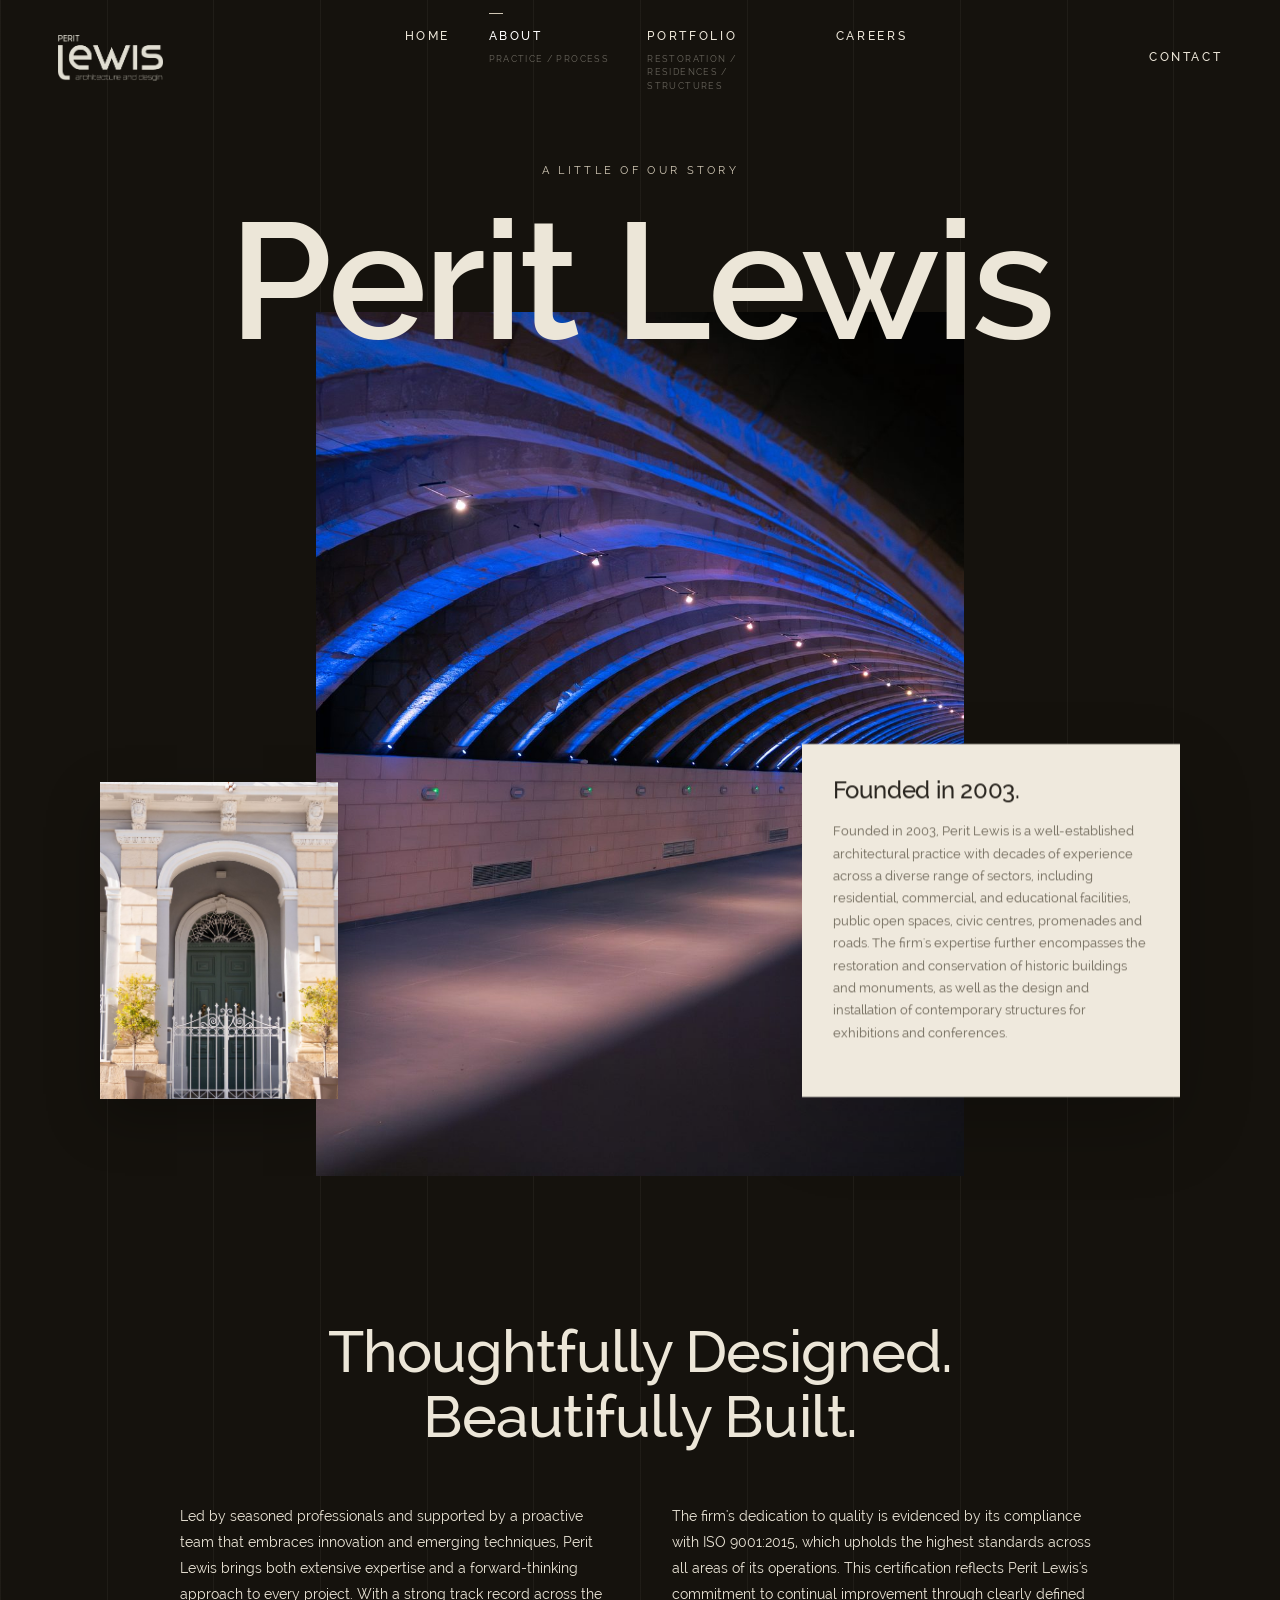
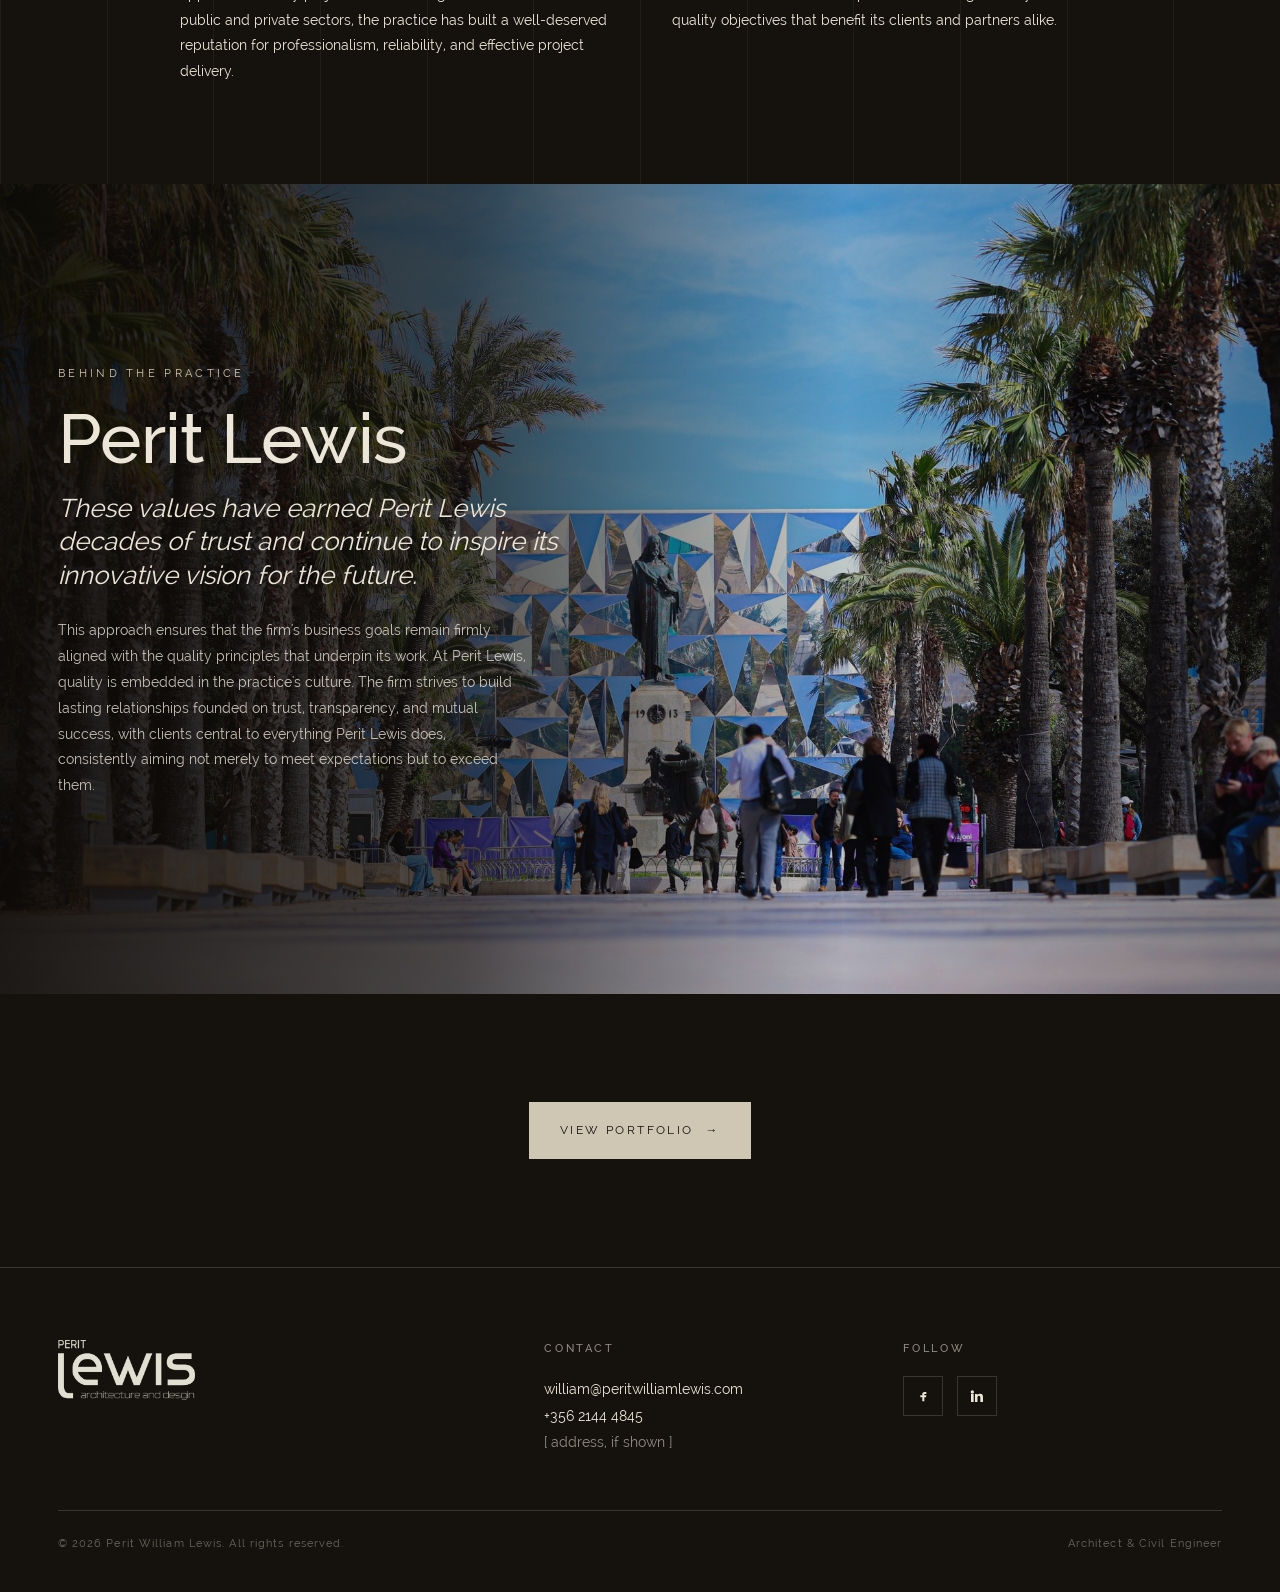
==== about.html @ 4ce5c97b "Careers: add intro copy" ====
<!DOCTYPE html>
<html lang="en">
<head>
<meta charset="utf-8">
<meta name="viewport" content="width=device-width,initial-scale=1">
<title>About — Perit Lewis</title>
<meta name="description" content="About Perit William Lewis, architect and civil engineer.">
<link rel="stylesheet" href="assets/style.css">
</head>
<body>

<header class="site-head">
  <a href="index.html" class="logo-link" aria-label="Perit Lewis"><img class="logo logo--light" src="assets/img/logo-light.png" alt="Perit Lewis — architect and civil engineer"><img class="logo logo--dark" src="assets/img/logo-dark.png" alt="Perit Lewis — architect and civil engineer"></a>
  <nav class="nav">
    <a href="index.html"><span class="n-main">Home</span></a>
    <a href="about.html" class="active"><span class="n-main">About</span><span class="n-sub">Practice / Process</span></a>
    <a href="portfolio.html"><span class="n-main">Portfolio</span><span class="n-sub">Restoration / Residences / Structures</span></a>
    <a href="careers.html"><span class="n-main">Careers</span></a>
  </nav>
  <div class="head-right">
    <a href="contact.html" class="contact label">Contact</a>
    <button class="menu-btn nav-toggle">Menu</button>
  </div>
</header>
<div class="drawer">
  <button class="close">Close ✕</button>
  <a href="index.html">home</a>
  <a href="about.html">about<span class="n-sub">Practice / Process</span></a>
  <a href="portfolio.html">portfolio<span class="n-sub">Restoration / Residences / Structures</span></a>
  <a href="careers.html">careers</a>
  <a href="contact.html">contact</a>
</div>

<!-- ABOUT HERO (masthead + collage) -->
<section class="na-hero gridlines">
  <div class="na-eyebrow reveal in">A little of our story</div>
  <h1 class="na-title reveal in">Perit Lewis</h1>
  <div class="na-collage">
    <img class="na-img-main" src="assets/img/restoration.jpg" alt="Perit Lewis" loading="lazy">
    <img class="na-img-small" src="assets/img/residences.jpg" alt="Perit Lewis project" loading="lazy">
    <div class="na-card">
      <h3>Founded in 2003.</h3>
      <p>Founded in 2003, Perit Lewis is a well-established architectural practice with decades of experience across a diverse range of sectors, including residential, commercial, and educational facilities, public open spaces, civic centres, promenades and roads. The firm's expertise further encompasses the restoration and conservation of historic buildings and monuments, as well as the design and installation of contemporary structures for exhibitions and conferences.</p>
    </div>
  </div>
</section>

<!-- STATEMENT + TWO COLUMNS -->
<section class="na-statement gridlines">
  <p class="na-big reveal">Thoughtfully Designed. Beautifully Built.</p>
  <div class="na-twocol reveal">
    <p>Led by seasoned professionals and supported by a proactive team that embraces innovation and emerging techniques, Perit Lewis brings both extensive expertise and a forward-thinking approach to every project. With a strong track record across the public and private sectors, the practice has built a well-deserved reputation for professionalism, reliability, and effective project delivery.</p>
    <p>The firm's dedication to quality is evidenced by its compliance with ISO 9001:2015, which upholds the highest standards across all areas of its operations. This certification reflects Perit Lewis's commitment to continual improvement through clearly defined quality objectives that benefit its clients and partners alike.</p>
  </div>
</section>

<!-- BEHIND THE PRACTICE — text over image -->
<section class="na-dark">
  <img class="na-bg" src="assets/img/about-practice.jpg" alt="Perit Lewis project" loading="lazy">
  <div class="na-dark-text">
    <div class="na-dark-inner">
      <div class="kicker reveal">Behind the Practice</div>
      <h2 class="reveal">Perit Lewis</h2>
      <p class="sub reveal">These values have earned Perit Lewis decades of trust and continue to inspire its innovative vision for the future.</p>
      <div class="body reveal">
        <p>This approach ensures that the firm's business goals remain firmly aligned with the quality principles that underpin its work. At Perit Lewis, quality is embedded in the practice's culture. The firm strives to build lasting relationships founded on trust, transparency, and mutual success, with clients central to everything Perit Lewis does, consistently aiming not merely to meet expectations but to exceed them.</p>
      </div>
    </div>
  </div>
</section>

<!-- VIEW PORTFOLIO CTA -->
<section class="dark pad" style="text-align:center">
  <a href="portfolio.html" class="btn btn--solid reveal" style="justify-content:center">View Portfolio <span class="arr">→</span></a>
</section>

<!-- FOOTER -->
<footer class="site-foot">
  <div class="foot-grid">
    <div class="foot-col"><a href="index.html" class="logo-link" aria-label="Perit Lewis"><img class="logo" src="assets/img/logo-light.png" alt="Perit Lewis — architect and civil engineer"></a></div>
    <div class="foot-col"><h4>Contact</h4><a href="mailto:william@peritwilliamlewis.com">william@peritwilliamlewis.com</a><a href="tel:+35621444845">+356 2144 4845</a><p style="color:var(--on-dark-mut)">[ address, if shown ]</p></div>
    <div class="foot-col"><h4>Follow</h4>
      <div class="socials">
        <a href="#" aria-label="Facebook"><svg viewBox="0 0 24 24"><path d="M14 9h3V6h-3c-1.7 0-3 1.3-3 3v2H8v3h3v6h3v-6h2.5l.5-3H14V9.5c0-.3.2-.5.5-.5z"/></svg></a>
        <a href="#" aria-label="LinkedIn"><svg viewBox="0 0 24 24"><path d="M4.98 3.5A2.5 2.5 0 1 0 5 8.5a2.5 2.5 0 0 0 0-5zM3 9h4v12H3zM9 9h3.8v1.7h.05c.53-1 1.83-2.05 3.77-2.05C20.4 8.65 21 11 21 14.1V21h-4v-6.1c0-1.45-.03-3.3-2-3.3s-2.3 1.57-2.3 3.2V21H9z"/></svg></a>
      </div>
    </div>
  </div>
  <div class="foot-bottom"><span>© <span id="yr"></span> Perit William Lewis. All rights reserved.</span><span>Architect &amp; Civil Engineer</span></div>
</footer>

<script src="assets/site.js"></script>
<script>document.getElementById('yr').textContent=new Date().getFullYear();</script>
</body>
</html>
---- assets/style.css ----
/* =================================================================
   PERIT LEWIS — Architect & Civil Engineer
   Shared stylesheet · luxury / cinematic direction
   Palette: dark + taupe blend · Type: Kallisto (with fallbacks)
   ================================================================= */

/* ---- Fonts ------------------------------------------------------
   Raleway (self-hosted, primary) + Cormorant Garamond (serif display)
----------------------------------------------------------------- */
@font-face{font-family:'Raleway';font-weight:200;font-style:normal;font-display:swap;src:url('fonts/raleway-200.woff2') format('woff2')}
@font-face{font-family:'Raleway';font-weight:300;font-style:normal;font-display:swap;src:url('fonts/raleway-300.woff2') format('woff2')}
@font-face{font-family:'Raleway';font-weight:400;font-style:normal;font-display:swap;src:url('fonts/raleway-400.woff2') format('woff2')}
@font-face{font-family:'Raleway';font-weight:500;font-style:normal;font-display:swap;src:url('fonts/raleway-500.woff2') format('woff2')}
@font-face{font-family:'Raleway';font-weight:600;font-style:normal;font-display:swap;src:url('fonts/raleway-600.woff2') format('woff2')}
@font-face{font-family:'Raleway';font-weight:700;font-style:normal;font-display:swap;src:url('fonts/raleway-700.woff2') format('woff2')}
@font-face{font-family:'Raleway';font-weight:800;font-style:normal;font-display:swap;src:url('fonts/raleway-800.woff2') format('woff2')}

:root{
  /* Dark cinematic */
  --ink:        #15120d;
  --ink-2:      #1d1812;
  --ink-3:      #272017;

  /* Warm taupe / stone (from the logo) */
  --stone:      #cfc6b4;
  --stone-2:    #bcb29c;
  --stone-deep: #8f8672;
  --paper:      #d9d2c3;   /* light content sections */
  --paper-2:    #cdc5b4;

  /* Text */
  --on-dark:    #ece6d8;
  --on-dark-mut:rgba(236,230,216,.58);
  --on-dark-fnt:rgba(236,230,216,.40);
  --on-paper:   #2a2620;
  --on-paper-mut:#6c6557;

  --line-dark:  rgba(236,230,216,.16);
  --line-paper: rgba(42,38,32,.18);

  --font: 'Raleway',-apple-system,Segoe UI,sans-serif;
  --serif: 'Raleway',-apple-system,Segoe UI,sans-serif;  /* display now Raleway too */
  /* note: former serif-italic display elements are set to normal style in CSS below */

  /* deep oxblood accent */
  --wine:   #5a201b;
  --wine-2: #471913;
  --on-wine:#f0e7d8;

  --maxw: 1480px;
  --gutter: clamp(22px,4.5vw,70px);
  --ease: cubic-bezier(.22,.61,.36,1);
}

*{box-sizing:border-box;margin:0;padding:0}
html{scroll-behavior:smooth}
body{
  font-family:var(--font);
  background:var(--ink);
  color:var(--on-dark);
  -webkit-font-smoothing:antialiased;
  line-height:1.6;
  overflow-x:hidden;
}
img{display:block;max-width:100%}
a{color:inherit;text-decoration:none}

/* ---------- Typographic helpers ---------- */
.label{
  font-size:11px;
  letter-spacing:.28em;
  text-transform:uppercase;
  font-weight:500;
}
.label--mut{color:var(--on-dark-mut)}
.serif-off{font-feature-settings:"ss01"}

h1,h2,h3{font-weight:600;line-height:1.04;letter-spacing:-.01em}
/* Raleway has no italic face loaded — keep display headings upright */
.stack-head,.na-big,.ed-head,.statement .q,.na-dark .sub,.na-card h3{font-style:normal}
.display{
  font-weight:300;
  letter-spacing:-.02em;
  line-height:1.0;
}

/* ===========================================================
   HEADER / NAV
   =========================================================== */
.site-head{
  position:fixed;inset:0 0 auto 0;z-index:50;
  display:flex;align-items:center;justify-content:space-between;
  padding:22px var(--gutter);
  mix-blend-mode:normal;
  transition:background .5s var(--ease),padding .5s var(--ease);
}
.site-head.solid{background:rgba(21,18,13,.82);backdrop-filter:blur(14px);padding-top:16px;padding-bottom:16px}

/* logo image */
.logo-link{display:inline-block;line-height:0}
.logo{height:46px;width:auto;display:block}
.logo--dark{display:none}
.site-foot .logo{height:60px}
@media(max-width:560px){.logo{height:40px}}

/* header over a light section: brown text + dark logo */
.site-head.on-light .n-main,
.site-head.on-light .head-right .contact,
.site-head.on-light .menu-btn{color:var(--on-paper)}
.site-head.on-light .n-sub{color:var(--on-paper-mut)}
.site-head.on-light .menu-btn{border-color:var(--line-paper)}
.site-head.on-light .menu-btn:hover{background:var(--on-paper);color:var(--paper)}
.site-head.on-light .nav a:hover .n-main,
.site-head.on-light .nav a.active .n-main{color:#000}
.site-head.on-light .nav a.active::after{background:var(--wine)}
.site-head.on-light .logo--light{display:none}
.site-head.on-light .logo--dark{display:block}

/* wordmark (recreated logo) */
.wordmark{line-height:.86;display:inline-block}
.wordmark .pre{
  display:block;font-size:10px;letter-spacing:.42em;font-weight:600;
  padding-left:.18em;color:var(--on-dark)
}
.wordmark .name{
  display:block;font-size:30px;font-weight:700;letter-spacing:-.03em;
  text-transform:lowercase;color:var(--on-dark)
}
.wordmark .sub{
  display:block;font-size:7.5px;letter-spacing:.30em;text-transform:lowercase;
  color:var(--on-dark-mut);padding-left:.2em;margin-top:2px
}

.nav{display:flex;gap:clamp(24px,3vw,52px);align-items:flex-start}
.nav a{position:relative}
.nav .n-main{font-size:12px;letter-spacing:.22em;text-transform:uppercase;font-weight:500}
.nav .n-sub{display:block;font-size:8.5px;letter-spacing:.16em;text-transform:uppercase;color:var(--on-dark-fnt);margin-top:5px;max-width:150px}
.nav a:hover .n-main{color:#fff}
.nav a.active .n-main{color:#fff}
.nav a.active::after{content:"";position:absolute;left:0;top:-9px;width:14px;height:1px;background:var(--stone)}

.head-right{display:flex;align-items:center;gap:22px}
.head-right .contact{font-size:12px;letter-spacing:.22em;text-transform:uppercase}
.menu-btn{
  border:1px solid var(--line-dark);background:transparent;color:var(--on-dark);
  font:inherit;font-size:11px;letter-spacing:.22em;text-transform:uppercase;
  padding:11px 18px;cursor:pointer;transition:.35s var(--ease)
}
.menu-btn:hover{background:var(--on-dark);color:var(--ink)}
.nav-toggle{display:none}

/* mobile drawer */
@media(max-width:1040px){
  .nav,.head-right .contact{display:none}
  .nav-toggle{display:inline-flex}
  .drawer{
    position:fixed;inset:0;z-index:60;background:var(--ink);
    transform:translateY(-100%);transition:transform .6s var(--ease);
    display:flex;flex-direction:column;justify-content:center;padding:var(--gutter);gap:8px
  }
  .drawer.open{transform:translateY(0)}
  .drawer a{font-size:34px;font-weight:300;letter-spacing:-.02em;text-transform:lowercase;padding:10px 0;border-bottom:1px solid var(--line-dark)}
  .drawer a .n-sub{font-size:10px;letter-spacing:.18em;text-transform:uppercase;color:var(--on-dark-mut);display:block;margin-top:4px}
  .drawer .close{position:absolute;top:24px;right:var(--gutter);background:none;border:none;color:var(--on-dark);font-size:13px;letter-spacing:.2em;text-transform:uppercase;cursor:pointer}
}
@media(min-width:1041px){.drawer{display:none}}

/* ===========================================================
   PLACEHOLDER IMAGERY
   Real photos are assigned by site.js (data-kw / category).
   The warm gradient below is the fallback if an image fails,
   and ::before lays a cinematic dark grade over every photo.
   Swap each .ph for a real <img> when your photos arrive.
   =========================================================== */
.ph{
  position:relative;overflow:hidden;
  background-color:var(--ink);
  background-size:cover;background-position:center;
  display:flex;align-items:center;justify-content:center;
}
.ph::before{               /* subtle neutral vignette for depth + legibility */
  content:"";position:absolute;inset:0;z-index:1;pointer-events:none;
  background:linear-gradient(160deg,rgba(21,18,13,0) 35%,rgba(21,18,13,.30) 100%);
}
.ph .mark{display:none}    /* diamond hidden once real imagery is in */

/* ===========================================================
   HERO (home + page heads)
   =========================================================== */
.hero{position:relative;height:100svh;min-height:620px;display:flex;flex-direction:column;justify-content:flex-end}
.hero .ph{position:absolute;inset:0}
.hero-media{position:absolute;inset:0;overflow:hidden;background:var(--ink)}
.hero-bg{position:absolute;inset:0;width:100%;height:100%;object-fit:cover;object-position:center}
.hero::after{content:"";position:absolute;inset:0;z-index:1;
  background:
    linear-gradient(to top,rgba(21,18,13,.88) 0%,rgba(40,32,23,.18) 45%,rgba(21,18,13,.5) 100%),
    linear-gradient(120deg,rgba(143,134,114,.20) 0%,rgba(143,134,114,0) 55%)}
.hero-inner{position:relative;z-index:2;padding:0 var(--gutter) clamp(34px,6vh,64px);display:grid;grid-template-columns:1fr auto;align-items:end;gap:30px}
.hero-counter{position:absolute;left:var(--gutter);bottom:46%;z-index:2;font-size:13px;letter-spacing:.2em}
.hero-counter b{font-weight:600}
.hero-counter span{color:var(--on-dark-mut)}
.hero h1{font-weight:300;font-size:clamp(34px,5.4vw,76px);letter-spacing:-.02em}
.hero h1 small{display:block;font-size:.42em;font-weight:300;color:var(--on-dark-mut);letter-spacing:0;margin-top:.4em}
.hero-desc{max-width:340px;font-size:13.5px;color:var(--on-dark-mut);line-height:1.7}
.view-project{font-size:13px;letter-spacing:.04em;border-bottom:1px solid var(--stone);padding-bottom:4px;white-space:nowrap;transition:.35s}
.view-project:hover{color:#fff;border-color:#fff}
.scroll-cue{position:absolute;right:var(--gutter);bottom:clamp(34px,6vh,64px);z-index:2;font-size:11px;letter-spacing:.24em;color:var(--on-dark-mut)}
.hero-dots{position:absolute;left:var(--gutter);bottom:clamp(34px,6vh,64px);z-index:2;display:flex;gap:7px}
.hero-dots i{width:18px;height:2px;background:rgba(255,255,255,.25)}
.hero-dots i.on{background:var(--stone)}

/* ===========================================================
   SECTIONS
   =========================================================== */
section{position:relative}
.wrap{max-width:var(--maxw);margin:0 auto;padding-left:var(--gutter);padding-right:var(--gutter)}
.pad{padding-top:clamp(80px,12vh,150px);padding-bottom:clamp(80px,12vh,150px)}
.paper{background:var(--paper);color:var(--on-paper)}
.paper .label--mut{color:var(--on-paper-mut)}
.paper .line{background:var(--line-paper)}
.dark{background:var(--ink)}

.eyebrow{display:flex;align-items:center;gap:14px;margin-bottom:30px}
.eyebrow .line{flex:1;height:1px;background:var(--line-dark)}
.paper .eyebrow .line{background:var(--line-paper)}

.lead{font-weight:300;font-size:clamp(24px,3.2vw,46px);line-height:1.18;letter-spacing:-.015em;max-width:18ch}
.two-col{display:grid;grid-template-columns:1fr 1fr;gap:clamp(30px,6vw,90px);align-items:start}
@media(max-width:820px){.two-col{grid-template-columns:1fr;gap:40px}}
.body p{font-size:15.5px;line-height:1.85;color:inherit;opacity:.85;margin-bottom:1.2em;max-width:60ch}
.placeholder-note{font-size:11px;letter-spacing:.04em;color:var(--on-paper-mut);font-style:italic;opacity:.8}
.dark .placeholder-note{color:var(--on-dark-fnt)}

/* featured projects strip */
.feat-grid{display:grid;grid-template-columns:repeat(12,1fr);gap:clamp(12px,1.6vw,22px)}
.feat{grid-column:span 6;cursor:pointer}
.feat:first-child{grid-column:span 6}
.feat .ph{aspect-ratio:4/3}
.feat-meta{display:flex;justify-content:space-between;align-items:baseline;margin-top:16px;gap:16px}
.feat-meta .ttl{font-size:18px;font-weight:500}
.feat-meta .loc{font-size:12px;color:var(--on-dark-mut);letter-spacing:.04em}
.feat .cat{font-size:10px;letter-spacing:.22em;text-transform:uppercase;color:var(--on-dark-fnt);margin-top:6px}
@media(max-width:720px){.feat{grid-column:span 12!important}}

/* portfolio editorial banner (home) */
.pf-stage{position:relative;overflow:hidden;min-height:68svh;display:flex;align-items:center;background:var(--ink)}
.pf-bg{position:absolute;inset:0;background-size:cover;background-position:center;opacity:0;
  transition:opacity .65s var(--ease);will-change:opacity}
.pf-bg.show{opacity:1}
.pf-overlay{position:absolute;inset:0;pointer-events:none;
  background:
    linear-gradient(to top,rgba(15,12,9,.88) 0%,rgba(15,12,9,.42) 55%,rgba(15,12,9,.58) 100%),
    linear-gradient(120deg,rgba(86,52,32,.30) 0%,rgba(15,12,9,0) 60%)}  /* warm tint */
.pf-content{position:relative;z-index:2;width:100%;max-width:var(--maxw);margin:0 auto;
  padding:0 var(--gutter);
  display:flex;justify-content:space-between;align-items:center;gap:clamp(30px,5vw,80px);flex-wrap:wrap}
.pf-pre{display:block;font-size:11px;letter-spacing:.30em;text-transform:uppercase;color:var(--on-dark-mut);margin-bottom:16px}
.pf-title{font-size:clamp(56px,9.5vw,150px);font-weight:700;letter-spacing:-.035em;line-height:.86}
.pf-list{list-style:none;min-width:min(420px,100%)}
.pf-list a{display:grid;grid-template-columns:2.6em auto;gap:0 22px;align-items:baseline;
  padding:5px 0;color:var(--on-dark);transition:opacity .3s var(--ease)}
.pf-list .n{font-size:13px;color:var(--on-dark-mut)}
.pf-list .nm{font-weight:600;font-size:clamp(16px,1.6vw,22px);letter-spacing:.02em;text-transform:uppercase}
.pf-list .ds{display:none}
.pf-list:hover a:not(:hover){opacity:.4}
.pf-list a:hover .nm{color:#fff}
@media(max-width:760px){
  .pf-content{flex-direction:column;align-items:flex-start}
}

/* CTAs */
.cta-row{display:flex;flex-wrap:wrap;gap:18px;margin-top:40px}
.btn{
  display:inline-flex;align-items:center;gap:12px;
  border:1px solid var(--line-dark);padding:18px 30px;
  font-size:12px;letter-spacing:.2em;text-transform:uppercase;
  transition:.4s var(--ease)
}
.btn .arr{transition:transform .4s var(--ease)}
.btn:hover{background:var(--on-dark);color:var(--ink);border-color:var(--on-dark)}
.btn:hover .arr{transform:translateX(6px)}
.btn--solid{background:var(--stone);color:var(--ink);border-color:var(--stone)}
.btn--solid:hover{background:#fff;border-color:#fff}
.paper .btn{border-color:var(--line-paper)}
.paper .btn:hover{background:var(--ink);color:var(--on-dark)}

/* tagline + enquiry form */
.cta-block{align-items:start}
.cta-title{font-weight:300;font-size:clamp(34px,5.6vw,82px);line-height:1.0;letter-spacing:-.02em;max-width:13ch}
.cta-intro{font-size:14px;color:var(--on-dark-mut);line-height:1.7;max-width:34ch;margin-bottom:40px}
.lead-form .field{margin-bottom:28px}
.lead-form label{display:block;font-size:11px;letter-spacing:.2em;text-transform:uppercase;color:var(--on-dark-mut);margin-bottom:10px}
.lead-form input,.lead-form textarea{width:100%;background:transparent;border:0;border-bottom:1px solid var(--line-dark);color:var(--on-dark);font:inherit;font-size:18px;font-weight:300;padding:4px 0 12px;outline:none;transition:border-color .3s var(--ease)}
.lead-form textarea{resize:vertical;min-height:70px;line-height:1.5}
.lead-form input::placeholder,.lead-form textarea::placeholder{color:var(--on-dark-fnt)}
.lead-form input:focus,.lead-form textarea:focus{border-color:var(--stone)}
.form-submit{margin:6px 0 0 auto;display:flex;align-items:center;gap:14px;background:none;border:0;color:var(--on-dark);font:inherit;font-size:12px;letter-spacing:.2em;text-transform:uppercase;cursor:pointer;transition:color .3s}
.form-submit .arr{font-size:26px;line-height:1;transition:transform .35s var(--ease)}
.form-submit:hover{color:#fff}
.form-submit:hover .arr{transform:translateX(8px)}

/* facebook feed placeholder */
.fb{display:grid;grid-template-columns:repeat(3,1fr);gap:clamp(12px,1.6vw,22px)}
@media(max-width:720px){.fb{grid-template-columns:1fr}}
.fb-card{border:1px solid var(--line-dark);padding:24px;min-height:230px;display:flex;flex-direction:column;justify-content:space-between;background:var(--ink-2)}
.fb-card .top{display:flex;align-items:center;gap:10px;font-size:11px;letter-spacing:.16em;text-transform:uppercase;color:var(--on-dark-mut)}
.fb-card .dot{width:26px;height:26px;border-radius:50%;background:var(--ink-3);display:grid;place-items:center;font-size:11px}
.fb-card p{font-size:13.5px;color:var(--on-dark-mut);line-height:1.6}
.fb-card .when{font-size:10px;letter-spacing:.18em;text-transform:uppercase;color:var(--on-dark-fnt)}

/* ===========================================================
   PORTFOLIO
   =========================================================== */
.filters{display:flex;flex-wrap:wrap;gap:10px;margin-top:34px}
.filter{
  background:transparent;border:1px solid var(--line-dark);color:var(--on-dark-mut);
  font:inherit;font-size:11px;letter-spacing:.18em;text-transform:uppercase;
  padding:11px 20px;cursor:pointer;transition:.3s var(--ease)
}
.filter:hover{color:#fff;border-color:var(--stone)}
.filter.active{background:var(--stone);color:var(--ink);border-color:var(--stone)}

.grid{display:grid;grid-template-columns:repeat(3,1fr);gap:clamp(14px,2vw,28px);margin-top:46px}
@media(max-width:980px){.grid{grid-template-columns:repeat(2,1fr)}}
@media(max-width:600px){.grid{grid-template-columns:1fr}}
.card{cursor:pointer;opacity:1;transition:opacity .5s var(--ease),transform .5s var(--ease)}
.card.hide{display:none}
.card .ph{aspect-ratio:3/4;transition:transform .9s var(--ease)}
.card:hover .ph{transform:scale(1.03)}
.card .frame{overflow:hidden}
.card .meta{margin-top:16px}
.card .cat{font-size:10px;letter-spacing:.22em;text-transform:uppercase;color:var(--stone-deep)}
.card .ttl{font-size:19px;font-weight:500;margin-top:8px}
.card .sub{font-size:12.5px;color:var(--on-dark-mut);margin-top:5px;letter-spacing:.03em}

/* ===========================================================
   PORTFOLIO — light, gridded (editorial)
   =========================================================== */
.pf2{background:#eceae6;color:#17140f;position:relative;overflow:hidden}
.pf2::before{content:"";position:absolute;inset:0;z-index:0;pointer-events:none;
  background-image:repeating-linear-gradient(90deg,rgba(23,20,15,.06) 0 1px,transparent 1px calc(100%/12))}
.pf2 .wrap{position:relative;z-index:1}

.pf2-hero{display:grid;grid-template-columns:1.32fr .68fr;gap:clamp(30px,5vw,70px);align-items:end;
  padding:calc(var(--gutter) + 116px) 0 clamp(20px,4vh,40px)}
.pf2-title{font-weight:800;font-size:clamp(64px,13vw,210px);line-height:.82;letter-spacing:-.045em}
.pf2-title sup{font-size:.16em;font-weight:400;vertical-align:super;margin-left:.08em}
.pf2-intro-row{margin-top:clamp(28px,5vh,56px);max-width:680px}
.pf2-tag{font-family:ui-monospace,Menlo,Consolas,monospace;font-size:12px;letter-spacing:.12em;white-space:nowrap;padding-top:3px}
.pf2-lead{font-size:clamp(15px,1.25vw,18px);line-height:1.6}
.pf2-hero-right{position:relative}
.pf2-count{font-size:clamp(22px,2.4vw,34px);font-weight:600;margin-bottom:16px}
.pf2-hero-img{width:100%;aspect-ratio:3/4;object-fit:cover;display:block}
.pf2-scroll{font-size:13px;letter-spacing:.02em;padding-bottom:26px}
@media(max-width:820px){.pf2-hero{grid-template-columns:1fr;align-items:start;gap:34px}.pf2-intro-row{grid-template-columns:1fr;gap:12px}}

.pf2-filters{display:flex;flex-wrap:wrap;gap:9px;position:relative;z-index:1;padding-top:6px}
.pf2-filters .filter{border:1px solid rgba(23,20,15,.22);color:rgba(23,20,15,.6);background:transparent}
.pf2-filters .filter:hover{color:#000;border-color:#000}
.pf2-filters .filter.active{background:#17140f;color:#eceae6;border-color:#17140f}

.pf2-grid{columns:2;column-gap:clamp(24px,5vw,80px);position:relative;z-index:1;
  padding:clamp(40px,7vh,80px) 0 clamp(80px,12vh,140px)}
@media(max-width:680px){.pf2-grid{columns:1}}
.pf2-card{display:block;break-inside:avoid;margin-bottom:clamp(46px,8vh,86px);text-decoration:none;color:inherit}
.pf2-card.hide{display:none}
/* asymmetry: varied widths + alignment + vertical offsets */
.pf2-card:nth-child(5n+1){width:100%}
.pf2-card:nth-child(5n+2){width:74%;margin-left:auto}
.pf2-card:nth-child(5n+3){width:90%}
.pf2-card:nth-child(5n+4){width:66%}
.pf2-card:nth-child(5n+5){width:84%;margin-left:auto}
.pf2-card:nth-child(4n+1){margin-top:0}
.pf2-card:nth-child(4n+2){margin-top:clamp(40px,7vh,100px)}
.pf2-card:nth-child(4n+3){margin-top:clamp(16px,3vh,44px)}
.pf2-card:nth-child(4n+4){margin-top:clamp(64px,11vh,150px)}
@media(max-width:680px){.pf2-card{width:100%!important;margin-left:0!important;margin-top:0!important}}
.pf2-frame{position:relative;overflow:hidden;background:#dcd9d3}
.pf2-frame img{width:100%;height:100%;display:block;object-fit:cover;transition:transform 1s var(--ease)}
.pf2-card:hover .pf2-frame img{transform:scale(1.04)}
.pf2-card.s-tall .pf2-frame{aspect-ratio:3/4}
.pf2-card.s-wide .pf2-frame{aspect-ratio:4/3}
.pf2-card.s-sq .pf2-frame{aspect-ratio:1/1}
.pf2-view{position:absolute;top:14px;right:14px;background:rgba(236,234,230,.88);backdrop-filter:blur(4px);
  font-size:11px;letter-spacing:.2em;text-transform:uppercase;padding:9px 16px;opacity:0;transform:translateY(-6px);transition:.4s var(--ease)}
.pf2-card:hover .pf2-view{opacity:1;transform:none}
.pf2-meta{display:flex;justify-content:space-between;align-items:baseline;gap:14px;margin-top:15px}
.pf2-name{font-size:clamp(15px,1.3vw,19px);letter-spacing:.04em;text-transform:uppercase;font-weight:600;line-height:1.15}
.pf2-cat{display:block;font-size:10px;letter-spacing:.22em;text-transform:uppercase;color:rgba(23,20,15,.5);margin-top:5px}
.pf2-year{font-size:13px;letter-spacing:.05em;color:rgba(23,20,15,.55);white-space:nowrap}

/* light header bar (when scrolled on a light page) */
.site-head.solid.on-light{background:rgba(236,234,230,.9)}

/* ===========================================================
   CAREERS — light, alternating job rows (FRAMA-style)
   =========================================================== */
.careers{background:#eceae6;color:#17140f;position:relative;overflow:hidden}
.careers::before{content:"";position:absolute;inset:0;z-index:0;pointer-events:none;
  background-image:repeating-linear-gradient(90deg,rgba(23,20,15,.06) 0 1px,transparent 1px calc(100%/12))}
.careers .wrap{position:relative;z-index:1}
.btn-ink{background:#17140f;color:#eceae6;border-color:#17140f}
.btn-ink:hover{background:transparent;color:#17140f;border-color:#17140f}

.jobs{padding-bottom:clamp(70px,11vh,140px)}
.job{display:grid;grid-template-columns:minmax(200px,32%) 1fr minmax(190px,24%);
  gap:clamp(24px,4vw,56px);align-items:center;
  border-top:1px solid rgba(23,20,15,.16);padding:clamp(34px,5.5vh,68px) 0}
.job:last-child{border-bottom:1px solid rgba(23,20,15,.16)}
.job-frame{overflow:hidden;background:#dcd9d3}
.job-frame img{width:100%;aspect-ratio:4/3;object-fit:cover;display:block;transition:transform 1s var(--ease)}
.job:hover .job-frame img{transform:scale(1.05)}
.job-title{font-size:clamp(34px,5.4vw,86px);font-weight:700;line-height:.9;letter-spacing:-.03em}
.job-meta{margin-top:16px;font-size:11px;letter-spacing:.2em;text-transform:uppercase;color:rgba(23,20,15,.55)}
.job-desc{font-size:12.5px;line-height:1.78;color:rgba(23,20,15,.72)}
.job-apply{display:inline-block;margin-top:18px;font-size:11px;letter-spacing:.2em;text-transform:uppercase;
  border-bottom:1px solid #17140f;padding-bottom:3px;transition:.3s}
.job-apply:hover{opacity:.6}
/* alternate: image on the right */
.job:nth-child(even){grid-template-columns:minmax(190px,24%) 1fr minmax(200px,32%)}
.job:nth-child(even) .job-frame{order:3}
.job:nth-child(even) .job-main{order:2}
.job:nth-child(even) .job-side{order:1}
@media(max-width:820px){
  .job,.job:nth-child(even){grid-template-columns:1fr;gap:18px}
  .job-frame,.job-main,.job-side{order:0!important}
  .job-frame img{aspect-ratio:16/10}
}

/* ===========================================================
   ABOUT (editorial)
   =========================================================== */
.about-hero{display:grid;grid-template-columns:1.05fr .95fr;gap:clamp(30px,5vw,80px);align-items:center}
@media(max-width:880px){.about-hero{grid-template-columns:1fr;gap:36px}}
.about-display{line-height:.88;margin-top:18px}
.about-display .big{display:block;font-size:clamp(72px,13vw,200px);font-weight:700;letter-spacing:-.045em}
.about-display .sub{display:block;font-size:clamp(30px,5.2vw,76px);font-weight:300;letter-spacing:-.02em;margin-top:.06em}
.about-hero .ph{aspect-ratio:4/5;width:100%}
.about-lead{font-size:clamp(18px,1.7vw,23px);line-height:1.7;font-weight:300;max-width:60ch;color:var(--on-dark)}
.about-body{columns:2;column-gap:clamp(30px,5vw,72px)}
.about-body p{font-size:15px;line-height:1.85;color:var(--on-dark);opacity:.82;margin-bottom:1.2em;break-inside:avoid}
@media(max-width:760px){.about-body{columns:1}}

/* stat circles */
.stats{display:grid;grid-template-columns:repeat(4,1fr);gap:clamp(16px,2.5vw,40px);max-width:980px;margin:0 auto}
@media(max-width:680px){.stats{grid-template-columns:repeat(2,1fr);gap:24px}}
.stat{aspect-ratio:1;border-radius:50%;border:1px solid var(--line-dark);display:flex;flex-direction:column;align-items:center;justify-content:center;text-align:center;padding:18px;transition:border-color .4s var(--ease)}
.stat:hover{border-color:var(--stone)}
.stat .num{font-size:clamp(22px,2.6vw,40px);font-weight:300;letter-spacing:-.01em;line-height:1}
.stat .lab{font-size:9.5px;letter-spacing:.2em;text-transform:uppercase;color:var(--on-dark-mut);margin-top:12px;line-height:1.5;max-width:14ch}

/* stacked headline + offset note (reference layout) */
.about-hero{align-items:end}
.stack-head{font-family:var(--serif);font-style:italic;font-weight:500;font-size:clamp(56px,9.5vw,150px);line-height:.86;letter-spacing:-.02em;margin-top:18px}
.stack-head span{display:block}

/* about copy as divided rows (each paragraph = a section) */
.about-rows{border-bottom:1px solid var(--line-dark)}
.about-row{border-top:1px solid var(--line-dark);display:grid;grid-template-columns:72px 1fr;gap:clamp(20px,4vw,64px);
  padding:clamp(28px,4.5vh,52px) 0;align-items:start;transition:padding .3s var(--ease)}
.about-row:hover{padding-left:6px}
.about-row .ar-num{font-size:12px;letter-spacing:.22em;color:var(--stone-deep);padding-top:5px}
.about-row .ar-text{font-size:clamp(15px,1.25vw,17px);line-height:1.8;color:var(--on-dark);opacity:.88;max-width:74ch}
@media(max-width:640px){.about-row{grid-template-columns:1fr;gap:10px}}

/* oxblood statement band */
.statement{background:var(--wine);color:var(--on-wine);text-align:center;
  padding:clamp(70px,13vh,160px) var(--gutter)}
.statement .q{font-family:var(--serif);font-style:italic;font-weight:500;
  font-size:clamp(28px,4.3vw,66px);line-height:1.16;letter-spacing:-.01em;
  max-width:20ch;margin:0 auto}

/* editorial block: big image + serif heading + columns + offset image */
.editorial{display:grid;grid-template-columns:1fr 1fr;gap:clamp(28px,5vw,76px);align-items:start}
@media(max-width:880px){.editorial{grid-template-columns:1fr;gap:36px}}
.ed-img-main{width:100%;aspect-ratio:3/4;object-fit:cover;background:var(--ink-2)}
.ed-head{font-family:var(--serif);font-style:italic;font-weight:500;
  font-size:clamp(34px,4.6vw,70px);line-height:1.04;letter-spacing:-.01em;margin-bottom:28px}
.ed-cols{columns:2;column-gap:clamp(24px,3vw,40px)}
.ed-cols p{font-size:13.5px;line-height:1.85;color:var(--on-dark);opacity:.82;margin-bottom:1em;break-inside:avoid}
@media(max-width:520px){.ed-cols{columns:1}}
.ed-img-2{width:66%;margin:clamp(26px,4vh,44px) 0 0 auto;aspect-ratio:4/3;object-fit:cover;display:block;background:var(--ink-2)}

/* faint vertical column rules (echoes the portfolio grid) */
.gridlines{position:relative}
.gridlines::before{content:"";position:absolute;inset:0;z-index:0;pointer-events:none;
  background-image:repeating-linear-gradient(90deg,rgba(236,230,216,.05) 0 1px,transparent 1px calc(100%/12))}
.gridlines > *{position:relative;z-index:1}

/* === ABOUT — editorial (Nora layout, brand colours) === */
.na-hero{background:var(--ink);color:var(--on-dark);text-align:center;
  padding:calc(var(--gutter) + 104px) var(--gutter) clamp(60px,9vh,120px)}
.na-title{position:relative;z-index:3;color:var(--on-dark);font-family:var(--serif);font-weight:600;font-size:clamp(68px,13vw,188px);line-height:.9;letter-spacing:-.02em}
.na-eyebrow{font-size:11px;letter-spacing:.3em;text-transform:uppercase;color:var(--stone);margin-bottom:clamp(16px,3vh,30px)}
/* collage rises so the image overlaps just the base of the title */
.na-collage{position:relative;z-index:1;max-width:1080px;margin:clamp(-58px,-3.4vw,-26px) auto 0}
@media(max-width:820px){.na-collage{margin-top:clamp(-44px,-7vw,-20px)}}
.na-img-main{display:block;width:60%;margin:0 auto;aspect-ratio:3/4;object-fit:cover}
.na-img-small{position:absolute;left:0;bottom:9%;width:22%;aspect-ratio:3/4;object-fit:cover;box-shadow:0 20px 50px rgba(0,0,0,.28)}
.na-card{position:absolute;right:0;top:50%;transform:translateY(-44%);width:35%;
  background:#efe9dd;color:var(--on-paper);padding:clamp(24px,2.4vw,40px);text-align:left;
  box-shadow:0 30px 70px rgba(0,0,0,.20)}
.na-card h3{font-family:var(--serif);font-weight:500;font-size:clamp(21px,1.9vw,30px);line-height:1.22;margin-bottom:16px}
.na-card p{font-size:13px;line-height:1.72;color:var(--on-paper-mut);margin-bottom:22px}
.na-card .btn{border-color:rgba(42,38,32,.3);color:var(--on-paper);padding:14px 22px;font-size:11px}
.na-card .btn:hover{background:var(--ink);color:var(--on-dark);border-color:var(--ink)}
@media(max-width:820px){
  .na-hero{padding-bottom:clamp(26px,4vh,44px)}
  .na-collage{max-width:none;margin-left:0;margin-right:0;margin-top:clamp(-44px,-7vw,-20px)}
  /* hero image full-bleed to the viewport edges */
  .na-img-main{width:100vw;margin-left:50%;transform:translateX(-50%)}
  .na-img-small{display:none}   /* hide secondary collage image on mobile */
  .na-card{position:static;width:100%;transform:none;margin-top:0}
  .na-statement{padding-top:clamp(26px,4vh,42px)}
}

/* centered statement + two columns */
.na-statement{background:var(--ink);color:var(--on-dark);
  padding:clamp(40px,7vh,90px) var(--gutter) clamp(70px,11vh,150px)}
.na-big{font-family:var(--serif);font-weight:500;font-size:clamp(30px,4.6vw,70px);line-height:1.1;
  letter-spacing:-.015em;text-align:center;max-width:22ch;margin:0 auto clamp(40px,6vh,72px)}
.na-twocol{max-width:920px;margin:0 auto;display:grid;grid-template-columns:1fr 1fr;gap:clamp(28px,5vw,70px)}
.na-twocol p{font-size:14px;line-height:1.85;color:var(--on-dark);opacity:.82}
@media(max-width:680px){.na-twocol{grid-template-columns:1fr;gap:18px}}

/* dark "behind the practice" — text tastefully over image */
.na-dark{position:relative;overflow:hidden;min-height:90svh;display:flex;align-items:center;background:var(--ink)}
.na-dark .na-bg{position:absolute;inset:0;width:100%;height:100%;object-fit:cover}
.na-dark::after{content:"";position:absolute;inset:0;
  background:linear-gradient(90deg,rgba(13,10,7,.92) 0%,rgba(13,10,7,.7) 36%,rgba(13,10,7,.2) 66%,rgba(13,10,7,.4) 100%)}
.na-dark-text{position:relative;z-index:2;width:100%;max-width:var(--maxw);margin:0 auto;padding:0 var(--gutter)}
.na-dark-inner{max-width:560px}
.na-dark .kicker{font-size:11px;letter-spacing:.3em;text-transform:uppercase;color:var(--stone);margin-bottom:22px}
.na-dark h2{font-family:var(--serif);font-weight:500;font-size:clamp(40px,5.5vw,84px);line-height:.96;margin-bottom:20px}
.na-dark .sub{font-family:var(--serif);font-style:italic;font-size:clamp(19px,2vw,30px);line-height:1.3;
  color:var(--on-dark);margin-bottom:26px;max-width:34ch}
.na-dark .body p{font-size:14px;line-height:1.85;color:var(--on-dark);opacity:.82;margin-bottom:1em;max-width:52ch}
@media(max-width:820px){
  .na-dark{min-height:auto;padding:clamp(70px,12vh,120px) 0}
  .na-dark::after{background:linear-gradient(90deg,rgba(13,10,7,.9),rgba(13,10,7,.6))}
}

/* === ABOUT — Rootsy-style split hero === */
.ab-hero{position:relative;display:grid;grid-template-columns:1.32fr 1fr;min-height:94svh}
.ab-cell{position:relative;overflow:hidden}
.ab-cell .bg{position:absolute;inset:0;width:100%;height:100%;object-fit:cover}
.ab-left::after{content:"";position:absolute;inset:0;background:linear-gradient(90deg,rgba(13,10,7,.55),rgba(13,10,7,.25) 60%,rgba(13,10,7,.5))}
.ab-right::after{content:"";position:absolute;inset:0;background:linear-gradient(180deg,rgba(20,24,16,.55),rgba(13,12,8,.62))}
/* big italic wordmark overlapping the seam */
.ab-mark{position:absolute;z-index:5;left:var(--gutter);top:50%;transform:translateY(-50%);white-space:nowrap;color:var(--on-wine)}
.ab-mark .big{display:block;font-family:var(--serif);font-style:italic;font-weight:500;font-size:clamp(64px,12vw,210px);line-height:.86}
.ab-mark .sub{display:block;font-family:var(--serif);font-style:italic;font-size:clamp(15px,1.7vw,27px);text-align:right;opacity:.9;margin-top:-.15em;padding-right:.4em}
/* right panel content */
.ab-right-inner{position:relative;z-index:3;height:100%;display:flex;flex-direction:column;justify-content:center;align-items:center;text-align:center;gap:clamp(20px,3vh,34px);padding:clamp(40px,7vh,90px) clamp(24px,4vw,56px)}
.ab-phrase{font-family:var(--serif);font-style:italic;color:var(--on-wine);font-size:clamp(22px,2.5vw,42px);line-height:1.1}
.ab-box{border:1px solid rgba(240,231,216,.38);background:rgba(15,14,9,.28);backdrop-filter:blur(3px);padding:22px 34px;display:flex;flex-direction:column;gap:11px;min-width:180px}
.ab-box a{font-size:12px;letter-spacing:.2em;text-transform:uppercase;color:var(--on-wine);transition:.3s}
.ab-box a:hover{color:#fff}
.btn-cream{border-color:rgba(240,231,216,.55);color:var(--on-wine)}
.btn-cream:hover{background:var(--on-wine);color:var(--wine);border-color:var(--on-wine)}
@media(max-width:820px){
  .ab-hero{grid-template-columns:1fr;min-height:auto}
  .ab-left{min-height:62svh}
  .ab-mark{left:50%;transform:translate(-50%,-50%);text-align:center}
  .ab-mark .sub{text-align:center}
  .ab-right{min-height:78svh}
}
.about-aside{align-self:end;padding-bottom:10px}
.about-aside-lead{font-size:clamp(16px,1.5vw,21px);letter-spacing:.01em;color:var(--on-dark-mut);line-height:1.6;margin-bottom:20px;max-width:30ch}
.about-aside-link{display:inline-block;font-size:12px;letter-spacing:.18em;text-transform:uppercase;border-bottom:1px solid var(--stone);padding-bottom:4px;transition:.3s}
.about-aside-link:hover{color:#fff;border-color:#fff}

/* image gallery */
.gallery-head{display:flex;justify-content:space-between;align-items:flex-end;gap:20px;flex-wrap:wrap;margin-bottom:clamp(24px,4vh,40px)}
.gallery-wrap{display:grid;grid-template-columns:auto 1fr;gap:clamp(14px,2.5vw,36px)}
.g-rot{writing-mode:vertical-rl;transform:rotate(180deg);text-transform:uppercase;letter-spacing:.3em;font-size:11px;color:var(--on-dark-mut);white-space:nowrap;align-self:start}
.gallery{display:grid;grid-template-columns:repeat(3,1fr);gap:clamp(10px,1.4vw,18px)}
.g-item{overflow:hidden;aspect-ratio:3/4;position:relative;background:var(--ink-2)}
.g-item img{width:100%;height:100%;object-fit:cover;transition:transform .9s var(--ease)}
.g-item:hover img{transform:scale(1.05)}
@media(max-width:760px){
  .gallery{grid-template-columns:repeat(2,1fr)}
  .gallery-wrap{grid-template-columns:1fr}
  .g-rot{display:none}
}

/* ===========================================================
   CAREERS
   =========================================================== */
.vacancy{border-top:1px solid var(--line-paper);padding:34px 0;display:grid;grid-template-columns:1fr auto;gap:20px;align-items:center;transition:.3s}
.vacancy:hover{padding-left:8px}
.vacancy .v-ttl{font-size:clamp(22px,3vw,34px);font-weight:300;letter-spacing:-.01em}
.vacancy .v-meta{font-size:12px;letter-spacing:.16em;text-transform:uppercase;color:var(--on-paper-mut);margin-top:8px}
.vacancy .v-arrow{font-size:22px}
.vac-empty{border-top:1px solid var(--line-paper);padding:40px 0;color:var(--on-paper-mut);font-size:15px}

/* ===========================================================
   PROJECT DETAIL (light, DORTH-style)
   =========================================================== */
.pp{background:#eceae6;color:#17140f;position:relative}
.pp .wrap{position:relative;z-index:1}
.pp-back{display:inline-block;padding:calc(var(--gutter) + 96px) 0 0;font-size:11px;letter-spacing:.2em;text-transform:uppercase;color:rgba(23,20,15,.6)}
.pp-back:hover{color:#000}

.pp-hero{position:relative;overflow:hidden;margin-top:22px}
.pp-hero img{width:100%;aspect-ratio:21/9;object-fit:cover;display:block}
.pp-hero .vname{position:absolute;right:18px;top:50%;transform:translateY(-50%) rotate(180deg);
  writing-mode:vertical-rl;text-transform:uppercase;letter-spacing:.22em;font-weight:700;
  font-size:clamp(20px,2.6vw,46px);color:#fff;text-shadow:0 2px 14px rgba(0,0,0,.45)}
.pp-hero .vurl{position:absolute;left:16px;top:50%;transform:translateY(-50%) rotate(180deg);
  writing-mode:vertical-rl;text-transform:uppercase;letter-spacing:.28em;font-size:10px;color:rgba(255,255,255,.7)}
@media(max-width:680px){.pp-hero img{aspect-ratio:4/3}.pp-hero .vname{font-size:22px}}

.pp-head{display:grid;grid-template-columns:1fr 1fr;gap:clamp(30px,5vw,80px);align-items:end;
  padding:clamp(40px,7vh,90px) 0}
@media(max-width:760px){.pp-head{grid-template-columns:1fr;gap:30px;align-items:start}}
.pp-title{font-size:clamp(42px,7vw,112px);font-weight:700;line-height:.88;letter-spacing:-.03em;text-transform:uppercase}
.pp-narr{font-size:13.5px;line-height:1.85;color:rgba(23,20,15,.72);max-width:48ch}
.pp-specs{display:grid;grid-template-columns:repeat(2,minmax(0,auto));gap:18px 48px;margin-top:30px}
.pp-spec .k{font-size:10px;letter-spacing:.2em;text-transform:uppercase;color:rgba(23,20,15,.5)}
.pp-spec .v{font-size:15px;margin-top:5px}
.pp-explore{display:inline-flex;align-items:center;gap:12px;margin-top:28px;font-size:12px;letter-spacing:.2em;text-transform:uppercase;border-bottom:1px solid #17140f;padding-bottom:4px}
.pp-explore:hover{opacity:.6}

.pp-narrative{padding:clamp(6px,2vh,20px) 0 clamp(30px,5vh,60px);max-width:74ch}
.pp-narrative p{font-size:clamp(14px,1.15vw,17px);line-height:1.9;color:rgba(23,20,15,.82);margin-bottom:1.15em}
.pp-feature{display:grid;grid-template-columns:1fr 1fr;gap:clamp(30px,5vw,80px);align-items:center;
  padding:clamp(46px,7vh,100px) 0;border-top:1px solid rgba(23,20,15,.16)}
@media(max-width:760px){.pp-feature{grid-template-columns:1fr;gap:30px}}
.pp-feat-frame{background:#17140f;padding:clamp(24px,4vw,64px)}
.pp-feat-frame img{width:100%;aspect-ratio:1/1;object-fit:cover;display:block}
.pp-feat-h{font-size:clamp(32px,4.6vw,68px);font-weight:700;text-transform:uppercase;line-height:.95;letter-spacing:-.02em;margin-bottom:22px}
.pp-feat-text p{font-size:13.5px;line-height:1.85;color:rgba(23,20,15,.72);margin-bottom:1em;max-width:46ch}

.pp-gallery{display:grid;grid-template-columns:repeat(3,1fr);gap:clamp(10px,1.5vw,20px);padding:clamp(20px,3vh,40px) 0 clamp(70px,11vh,130px)}
@media(max-width:760px){.pp-gallery{grid-template-columns:1fr 1fr}}
.pp-gallery .g{overflow:hidden;aspect-ratio:4/5;background:#dcd9d3}
.pp-gallery .g img{width:100%;height:100%;object-fit:cover;display:block;transition:transform 1s var(--ease)}
.pp-gallery .g:hover img{transform:scale(1.05)}

.pp-next{display:flex;justify-content:space-between;align-items:center;gap:20px;
  border-top:1px solid rgba(23,20,15,.16);padding:clamp(30px,5vh,56px) 0 clamp(60px,9vh,110px)}
.pp-next a{font-size:12px;letter-spacing:.18em;text-transform:uppercase}
.pp-next a:hover{opacity:.6}
.pp-next .nxt{font-size:clamp(20px,2.6vw,40px);font-weight:700;text-transform:uppercase;letter-spacing:-.02em}

/* ===========================================================
   CONTACT (light, Kiyro-style)
   =========================================================== */
.contact-pg{background:#eceae6;color:#17140f;position:relative;overflow:hidden}
.contact-pg::before{content:"";position:absolute;inset:0;z-index:0;pointer-events:none;
  background-image:repeating-linear-gradient(90deg,rgba(23,20,15,.06) 0 1px,transparent 1px calc(100%/12))}
.contact-pg .wrap{position:relative;z-index:1}
.c-hero{display:grid;grid-template-columns:1.4fr .6fr;gap:clamp(24px,4vw,60px);align-items:end;
  padding:calc(var(--gutter) + 116px) 0 clamp(30px,5vh,56px)}
@media(max-width:820px){.c-hero{grid-template-columns:1fr;gap:18px;align-items:start}}
.c-lead{font-size:clamp(14px,1.2vw,17px);line-height:1.6;color:rgba(23,20,15,.7);max-width:34ch;padding-bottom:10px}

.cmain{display:grid;grid-template-columns:.8fr 1.7fr;gap:clamp(36px,5vw,90px);
  padding:clamp(20px,4vh,50px) 0 clamp(70px,11vh,130px)}
@media(max-width:820px){.cmain{grid-template-columns:1fr;gap:46px}}
.cinfo .blk{margin-bottom:clamp(24px,3.5vh,38px)}
.cinfo h4{font-size:16px;font-weight:600;margin-bottom:10px}
.cinfo p,.cinfo a{font-size:13px;line-height:1.75;color:rgba(23,20,15,.6);display:block}
.cinfo a:hover{color:#000}

.cform{display:grid;grid-template-columns:1fr 1fr;gap:clamp(26px,3.4vw,46px) clamp(24px,4vw,64px)}
@media(max-width:600px){.cform{grid-template-columns:1fr}}
.cform .field{display:flex;flex-direction:column}
.cform .full{grid-column:1 / -1}
.cform label{font-size:13px;color:rgba(23,20,15,.55);margin-bottom:10px}
.cform input,.cform textarea{background:transparent;border:0;border-bottom:1px solid rgba(90,32,27,.35);
  padding:5px 0 12px;font:inherit;font-size:16px;color:#17140f;outline:none;transition:border-color .3s}
.cform input:focus,.cform textarea:focus{border-color:var(--wine)}
.cform textarea{resize:vertical;min-height:90px}
.cform .submit{grid-column:1 / -1;justify-self:start;margin-top:6px}

/* ===========================================================
   FOOTER
   =========================================================== */
.site-foot{background:var(--ink);border-top:1px solid var(--line-dark);padding:clamp(56px,8vh,90px) var(--gutter) 40px}
.foot-grid{max-width:var(--maxw);margin:0 auto;display:grid;grid-template-columns:1.4fr 1fr 1fr;gap:40px;align-items:start}
@media(max-width:820px){.foot-grid{grid-template-columns:1fr;gap:34px}}
.foot-col h4{font-size:11px;letter-spacing:.24em;text-transform:uppercase;color:var(--on-dark-mut);margin-bottom:18px;font-weight:500}
.foot-col a,.foot-col p{font-size:14px;color:var(--on-dark);line-height:1.9;display:block}
.foot-col a:hover{color:var(--stone)}
.socials{display:flex;gap:14px;margin-top:8px}
.socials a{width:40px;height:40px;border:1px solid var(--line-dark);display:grid;place-items:center;transition:.35s}
.socials a:hover{background:var(--on-dark);color:var(--ink)}
.socials svg{width:16px;height:16px;fill:currentColor}
.foot-bottom{max-width:var(--maxw);margin:54px auto 0;padding-top:24px;border-top:1px solid var(--line-dark);display:flex;justify-content:space-between;flex-wrap:wrap;gap:12px;font-size:11px;letter-spacing:.1em;color:var(--on-dark-fnt)}

/* ===========================================================
   MOTION — Apple-style reveals, image zoom, sticky nav
   Gated behind .anim-ready so content is fully visible with no JS.
   =========================================================== */
.anim-ready .reveal{opacity:0;transform:translateY(32px);
  transition:opacity 1.05s cubic-bezier(.16,1,.3,1),transform 1.05s cubic-bezier(.16,1,.3,1);
  transition-delay:var(--rvd,0ms);will-change:opacity,transform}
.reveal.in{opacity:1;transform:none}

/* image zoom-in as the card/gallery item enters */
.anim-ready .pf2-card:not(.in) .pf2-frame img{transform:scale(1.14)}
.anim-ready .pp-gallery .g:not(.in) img{transform:scale(1.14)}
.anim-ready .gallery .g-item:not(.in) img{transform:scale(1.12)}
.anim-ready .job:not(.in) .job-frame img{transform:scale(1.12)}
.anim-ready .pp-hero:not(.in) img,
.anim-ready .na-dark:not(.in) .na-bg{transform:scale(1.08)}
.pp-hero img,.na-dark .na-bg{transition:transform 1.6s cubic-bezier(.16,1,.3,1)}

/* sticky nav: hide on scroll-down, reappear on scroll-up */
.site-head{transition:transform .55s cubic-bezier(.16,1,.3,1),background .5s var(--ease),padding .5s var(--ease)}
.site-head.hide{transform:translateY(-100%)}

/* slow ken-burns on the home hero */
@keyframes heroZoom{from{transform:scale(1.09)}to{transform:scale(1)}}
.anim-ready .hero .hero-bg{animation:heroZoom 16s cubic-bezier(.16,1,.3,1) both}

@media (prefers-reduced-motion: reduce){
  .anim-ready .reveal{opacity:1!important;transform:none!important}
  .anim-ready .hero .hero-bg{animation:none}
}

/* page-head (interior pages) */
.page-head{padding:calc(var(--gutter) + 96px) var(--gutter) clamp(50px,8vh,90px)}
.page-head h1{font-weight:300;font-size:clamp(40px,7vw,104px);letter-spacing:-.03em;line-height:.95}
.page-head .label{margin-bottom:20px;color:var(--on-dark-mut)}
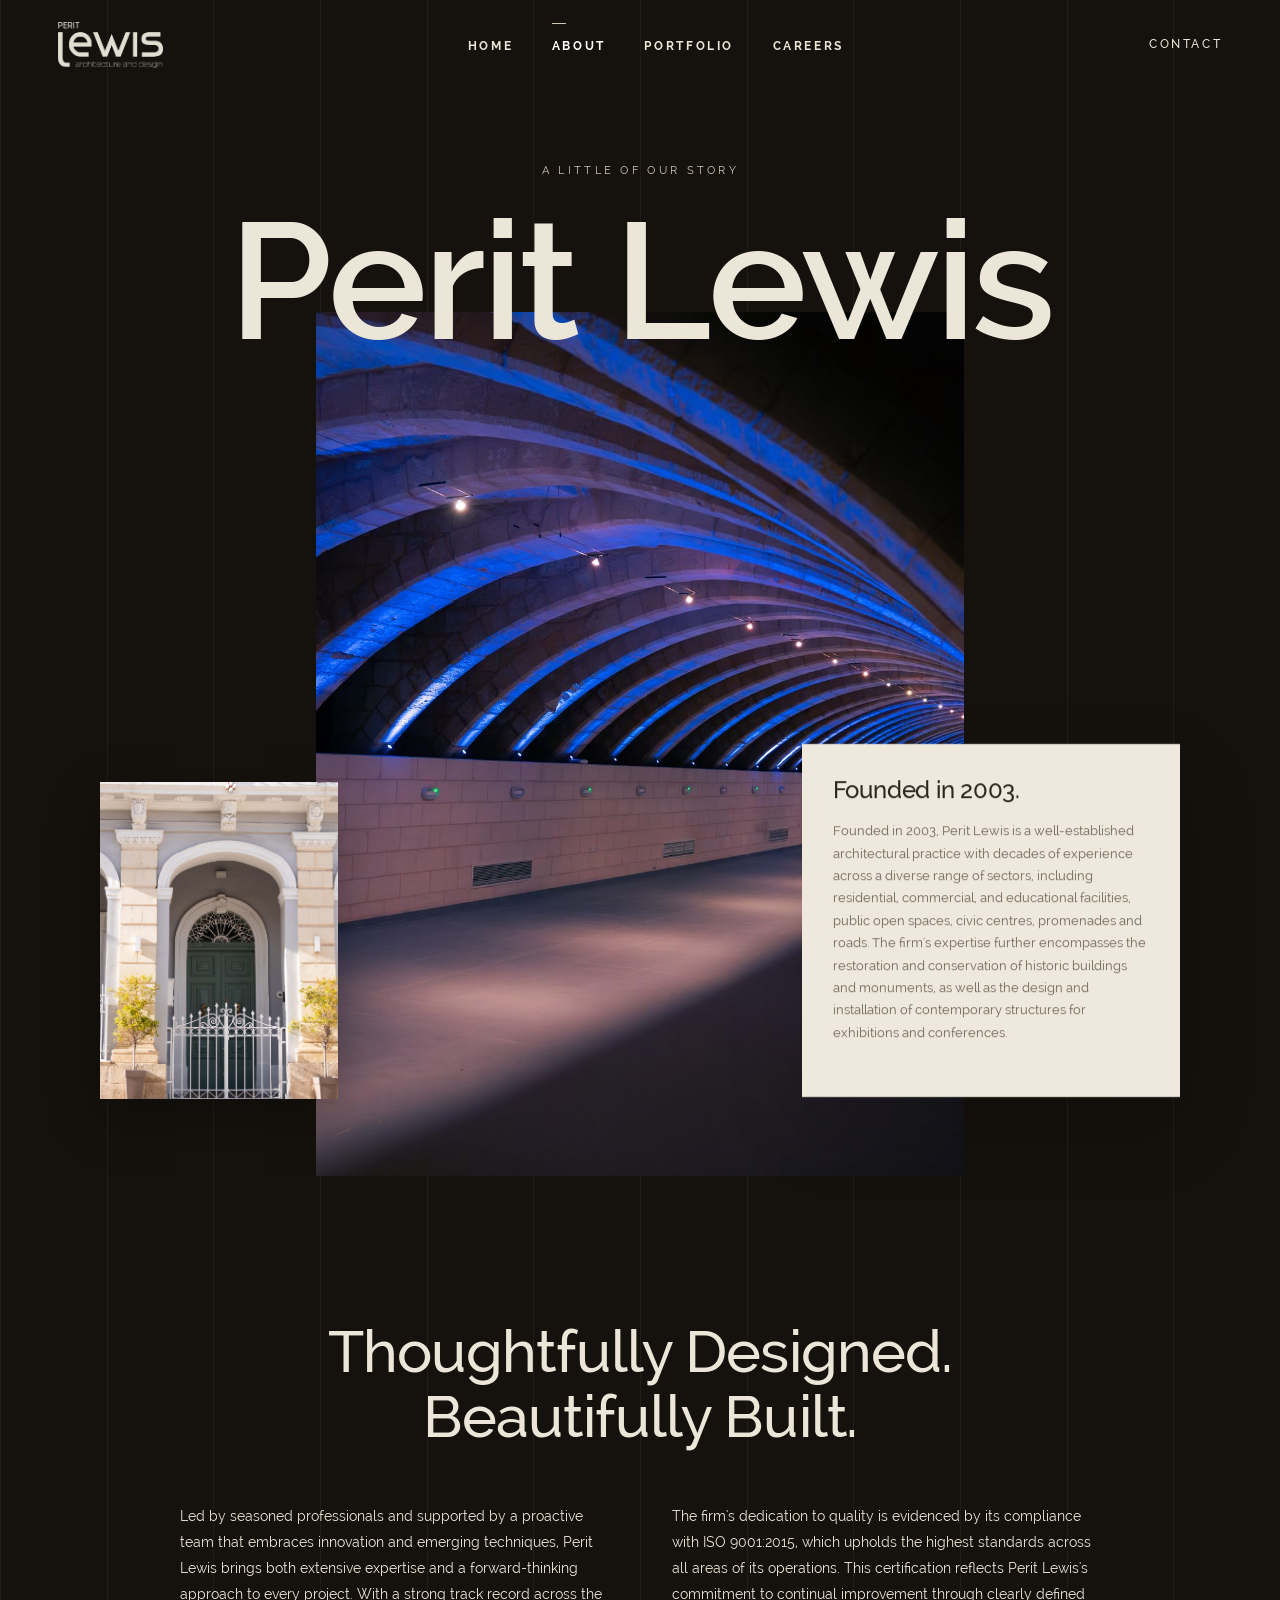
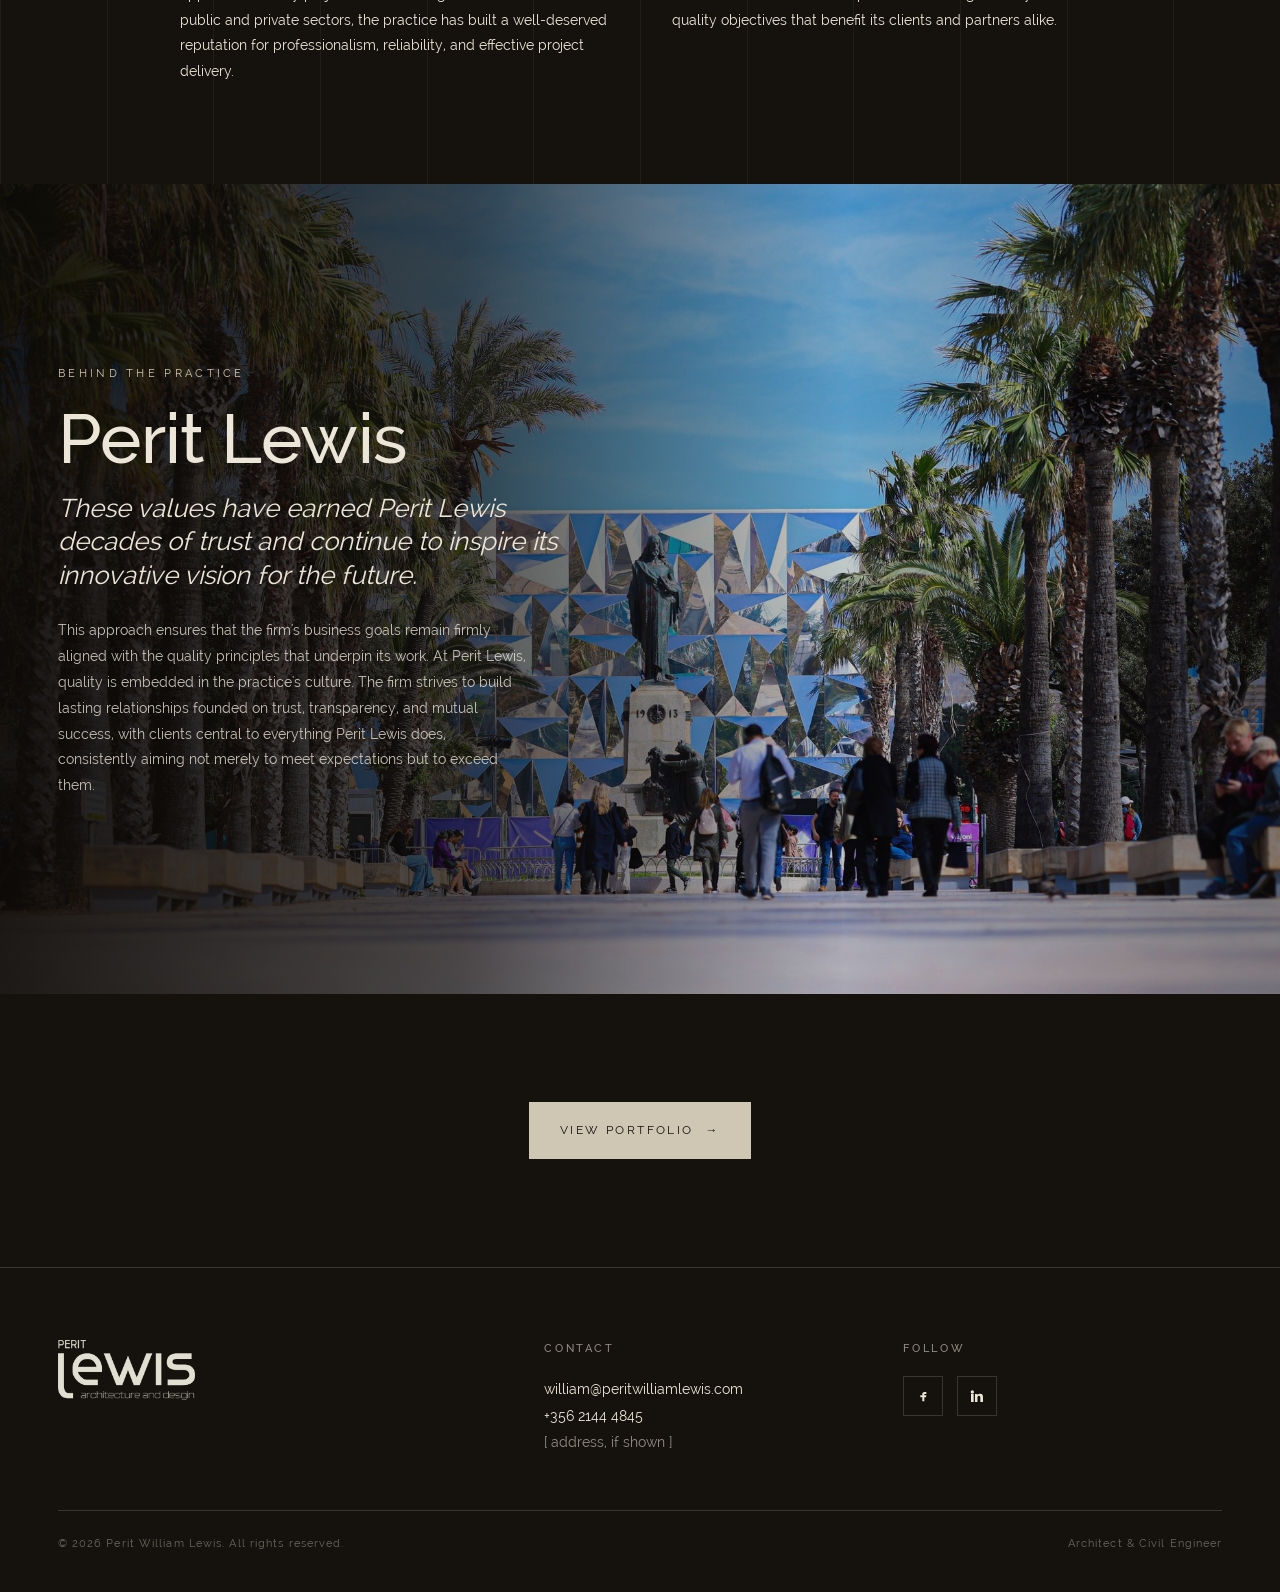
==== commit 5e5db9b0: "Hero chevron: high-contrast + cache-bust assets" ====
--- a/about.html
+++ b/about.html
@@ -5,7 +5,7 @@
 <meta name="viewport" content="width=device-width,initial-scale=1">
 <title>About — Perit Lewis</title>
 <meta name="description" content="About Perit William Lewis, architect and civil engineer.">
-<link rel="stylesheet" href="assets/style.css">
+<link rel="stylesheet" href="assets/style.css?v=3">
 </head>
 <body>
 
@@ -13,8 +13,8 @@
   <a href="index.html" class="logo-link" aria-label="Perit Lewis"><img class="logo logo--light" src="assets/img/logo-light.png" alt="Perit Lewis — architect and civil engineer"><img class="logo logo--dark" src="assets/img/logo-dark.png" alt="Perit Lewis — architect and civil engineer"></a>
   <nav class="nav">
     <a href="index.html"><span class="n-main">Home</span></a>
-    <a href="about.html" class="active"><span class="n-main">About</span><span class="n-sub">Practice / Process</span></a>
-    <a href="portfolio.html"><span class="n-main">Portfolio</span><span class="n-sub">Restoration / Residences / Structures</span></a>
+    <a href="about.html" class="active"><span class="n-main">About</span></a>
+    <a href="portfolio.html"><span class="n-main">Portfolio</span></a>
     <a href="careers.html"><span class="n-main">Careers</span></a>
   </nav>
   <div class="head-right">
@@ -25,8 +25,8 @@
 <div class="drawer">
   <button class="close">Close ✕</button>
   <a href="index.html">home</a>
-  <a href="about.html">about<span class="n-sub">Practice / Process</span></a>
-  <a href="portfolio.html">portfolio<span class="n-sub">Restoration / Residences / Structures</span></a>
+  <a href="about.html">about</a>
+  <a href="portfolio.html">portfolio</a>
   <a href="careers.html">careers</a>
   <a href="contact.html">contact</a>
 </div>
@@ -89,7 +89,7 @@
   <div class="foot-bottom"><span>© <span id="yr"></span> Perit William Lewis. All rights reserved.</span><span>Architect &amp; Civil Engineer</span></div>
 </footer>
 
-<script src="assets/site.js"></script>
+<script src="assets/site.js?v=3"></script>
 <script>document.getElementById('yr').textContent=new Date().getFullYear();</script>
 </body>
 </html>
--- a/assets/style.css
+++ b/assets/style.css
@@ -133,7 +133,7 @@
 
 .nav{display:flex;gap:clamp(24px,3vw,52px);align-items:flex-start}
 .nav a{position:relative}
-.nav .n-main{font-size:12px;letter-spacing:.22em;text-transform:uppercase;font-weight:500}
+.nav .n-main{font-size:12px;letter-spacing:.22em;text-transform:uppercase;font-weight:700}
 .nav .n-sub{display:block;font-size:8.5px;letter-spacing:.16em;text-transform:uppercase;color:var(--on-dark-fnt);margin-top:5px;max-width:150px}
 .nav a:hover .n-main{color:#fff}
 .nav a.active .n-main{color:#fff}
@@ -208,6 +208,13 @@
 .hero-dots{position:absolute;left:var(--gutter);bottom:clamp(34px,6vh,64px);z-index:2;display:flex;gap:7px}
 .hero-dots i{width:18px;height:2px;background:rgba(255,255,255,.25)}
 .hero-dots i.on{background:var(--stone)}
+/* minimal down-chevron scroll cue */
+.hero-chevron{position:absolute;left:50%;bottom:30px;z-index:4;transform:translateX(-50%);
+  color:#fff;opacity:.95;animation:chevBounce 2.2s ease-in-out infinite}
+.hero-chevron svg{display:block;width:40px;height:auto;fill:none;stroke:currentColor;stroke-width:2;stroke-linecap:round;stroke-linejoin:round;filter:drop-shadow(0 2px 6px rgba(0,0,0,.55))}
+.hero-chevron:hover{opacity:1}
+@keyframes chevBounce{0%,100%{transform:translate(-50%,0)}50%{transform:translate(-50%,7px)}}
+@media (prefers-reduced-motion: reduce){.hero-chevron{animation:none}}
 
 /* ===========================================================
    SECTIONS
@@ -699,6 +706,12 @@
   transition-delay:var(--rvd,0ms);will-change:opacity,transform}
 .reveal.in{opacity:1;transform:none}
 
+/* page-head titles + intros: CSS-driven entrance that plays on every page load / navigation */
+@keyframes riseIn{from{opacity:0;transform:translateY(34px)}to{opacity:1;transform:none}}
+.pf2-title,.pp-title{animation:riseIn 1s cubic-bezier(.16,1,.3,1) both}
+.pf2-lead,.c-lead{animation:riseIn 1s cubic-bezier(.16,1,.3,1) .28s both}
+@media(prefers-reduced-motion:reduce){.pf2-title,.pp-title,.pf2-lead,.c-lead{animation:none}}
+
 /* image zoom-in as the card/gallery item enters */
 .anim-ready .pf2-card:not(.in) .pf2-frame img{transform:scale(1.14)}
 .anim-ready .pp-gallery .g:not(.in) img{transform:scale(1.14)}
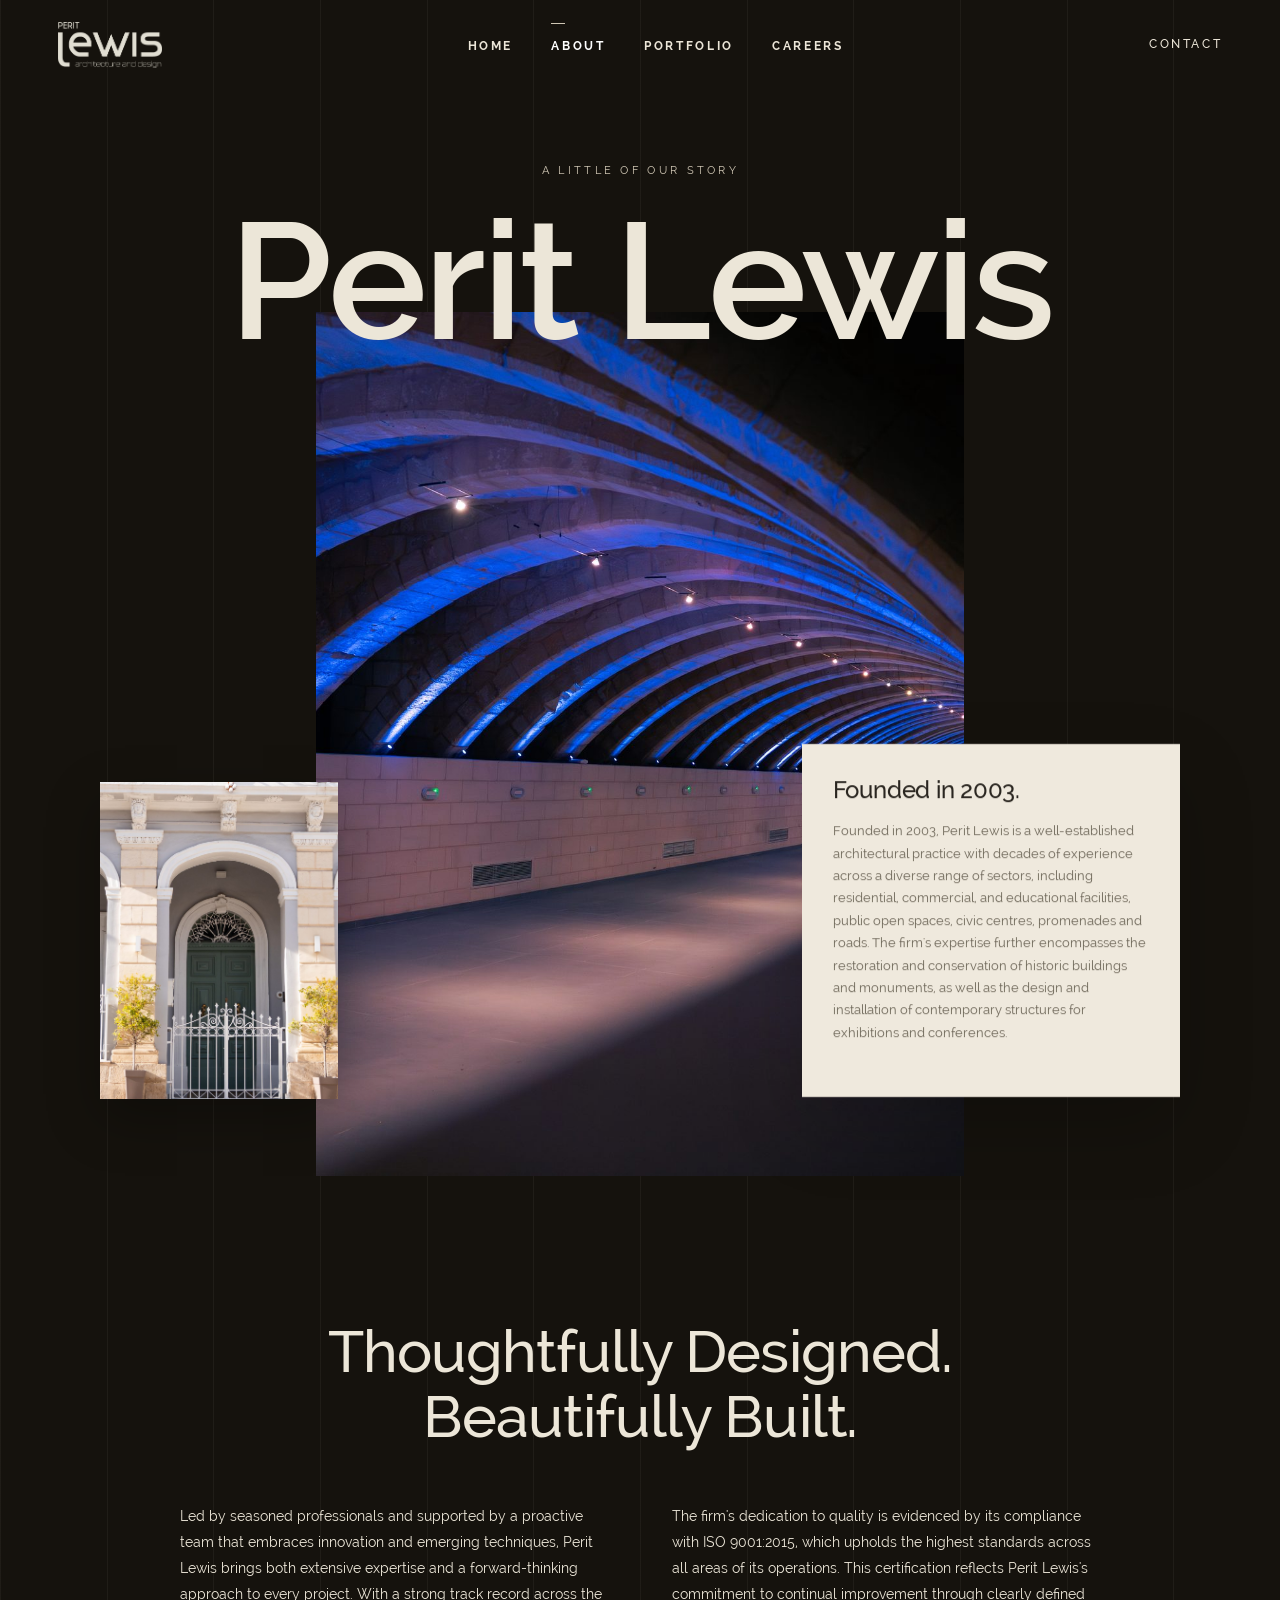
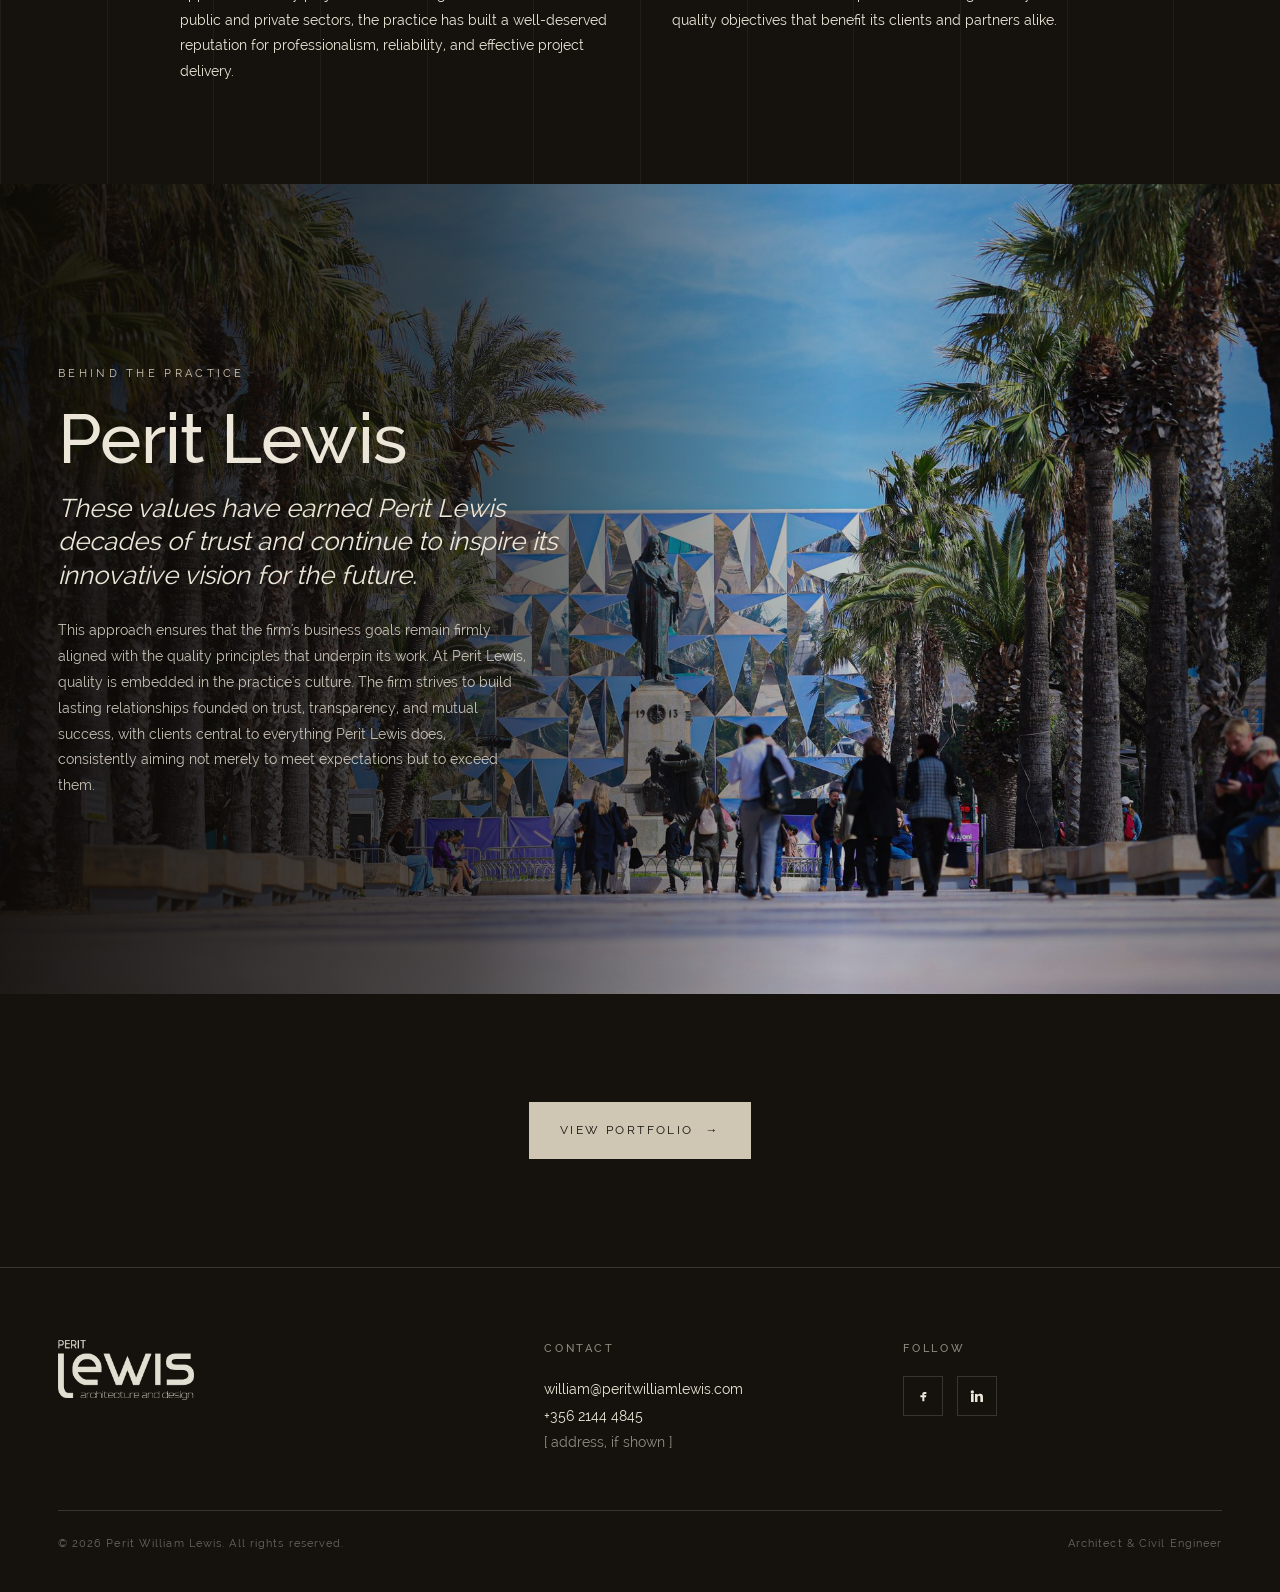
==== commit 51b97de9: "Update logo to new architecture and design wordmark" ====
--- a/about.html
+++ b/about.html
@@ -10,7 +10,7 @@
 <body>
 
 <header class="site-head">
-  <a href="index.html" class="logo-link" aria-label="Perit Lewis"><img class="logo logo--light" src="assets/img/logo-light.png" alt="Perit Lewis — architect and civil engineer"><img class="logo logo--dark" src="assets/img/logo-dark.png" alt="Perit Lewis — architect and civil engineer"></a>
+  <a href="index.html" class="logo-link" aria-label="Perit Lewis"><img class="logo logo--light" src="assets/img/logo-light.png?v=2" alt="Perit Lewis — architect and civil engineer"><img class="logo logo--dark" src="assets/img/logo-dark.png?v=2" alt="Perit Lewis — architect and civil engineer"></a>
   <nav class="nav">
     <a href="index.html"><span class="n-main">Home</span></a>
     <a href="about.html" class="active"><span class="n-main">About</span></a>
@@ -77,7 +77,7 @@
 <!-- FOOTER -->
 <footer class="site-foot">
   <div class="foot-grid">
-    <div class="foot-col"><a href="index.html" class="logo-link" aria-label="Perit Lewis"><img class="logo" src="assets/img/logo-light.png" alt="Perit Lewis — architect and civil engineer"></a></div>
+    <div class="foot-col"><a href="index.html" class="logo-link" aria-label="Perit Lewis"><img class="logo" src="assets/img/logo-light.png?v=2" alt="Perit Lewis — architect and civil engineer"></a></div>
     <div class="foot-col"><h4>Contact</h4><a href="mailto:william@peritwilliamlewis.com">william@peritwilliamlewis.com</a><a href="tel:+35621444845">+356 2144 4845</a><p style="color:var(--on-dark-mut)">[ address, if shown ]</p></div>
     <div class="foot-col"><h4>Follow</h4>
       <div class="socials">
--- a/assets/style.css
+++ b/assets/style.css
@@ -639,10 +639,12 @@
 .pp-feat-h{font-size:clamp(32px,4.6vw,68px);font-weight:700;text-transform:uppercase;line-height:.95;letter-spacing:-.02em;margin-bottom:22px}
 .pp-feat-text p{font-size:13.5px;line-height:1.85;color:rgba(23,20,15,.72);margin-bottom:1em;max-width:46ch}
 
-.pp-gallery{display:grid;grid-template-columns:repeat(3,1fr);gap:clamp(10px,1.5vw,20px);padding:clamp(20px,3vh,40px) 0 clamp(70px,11vh,130px)}
-@media(max-width:760px){.pp-gallery{grid-template-columns:1fr 1fr}}
-.pp-gallery .g{overflow:hidden;aspect-ratio:4/5;background:#dcd9d3}
-.pp-gallery .g img{width:100%;height:100%;object-fit:cover;display:block;transition:transform 1s var(--ease)}
+/* masonry gallery — images keep their natural portrait/landscape ratio */
+.pp-gallery{columns:3;column-gap:clamp(10px,1.5vw,20px);padding:clamp(20px,3vh,40px) 0 clamp(70px,11vh,130px)}
+@media(max-width:900px){.pp-gallery{columns:2}}
+@media(max-width:560px){.pp-gallery{columns:1}}
+.pp-gallery .g{overflow:hidden;background:#dcd9d3;margin:0 0 clamp(10px,1.5vw,20px);break-inside:avoid}
+.pp-gallery .g img{width:100%;height:auto;display:block;transition:transform 1s var(--ease)}
 .pp-gallery .g:hover img{transform:scale(1.05)}
 
 .pp-next{display:flex;justify-content:space-between;align-items:center;gap:20px;
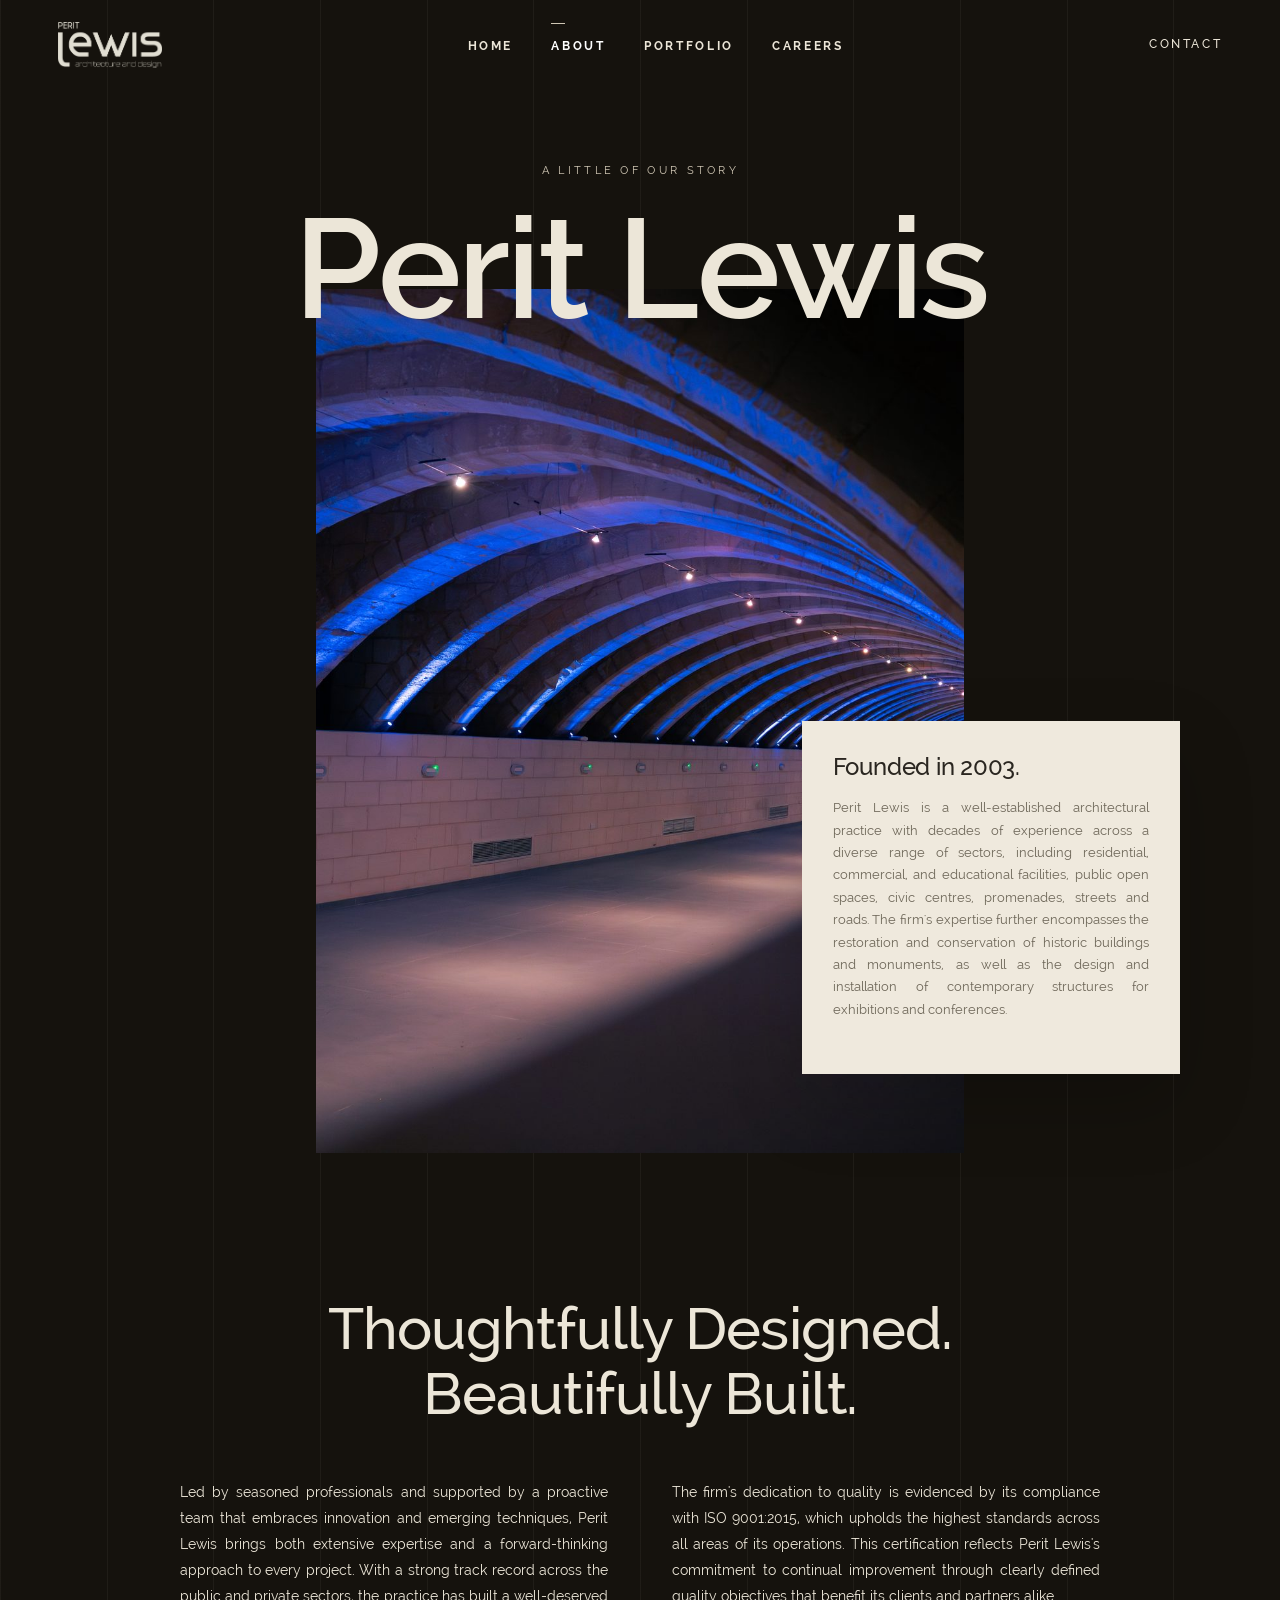
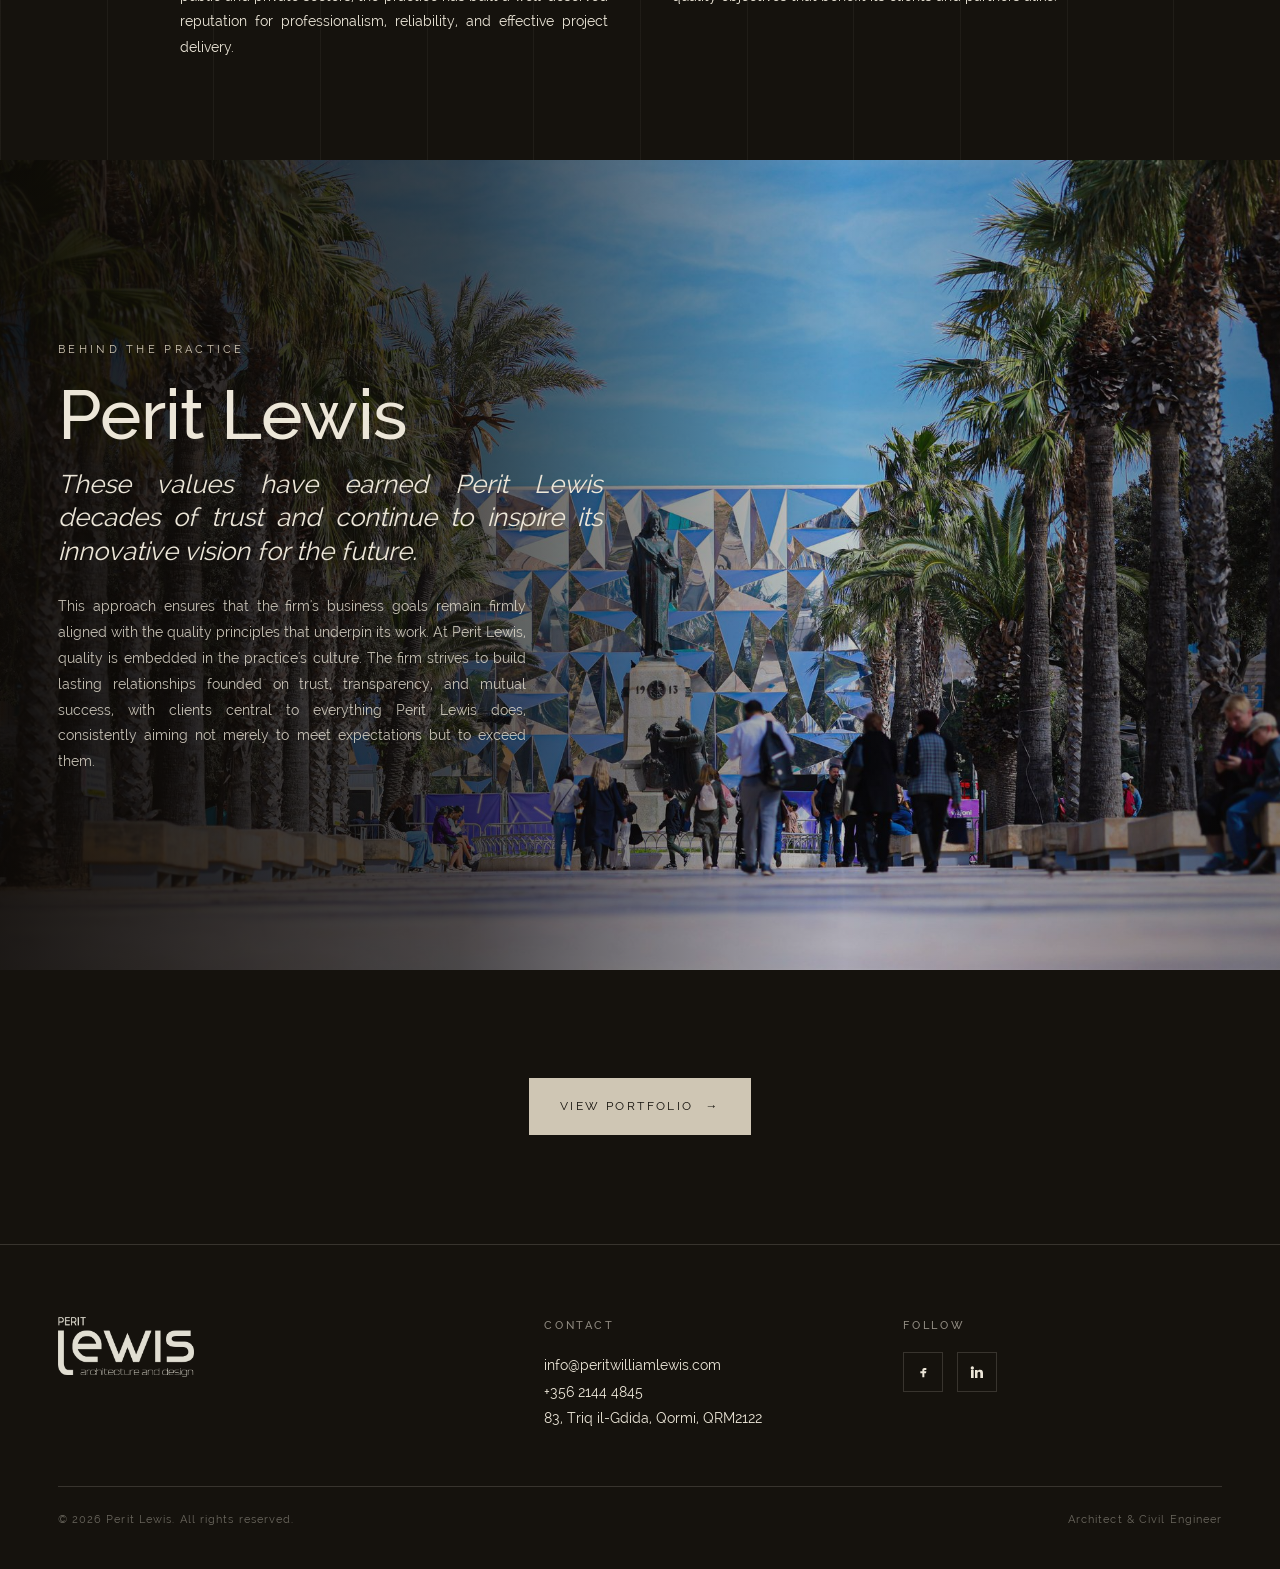
==== commit 749105f9: "Client change list Sept 2026: single contact point, new categories, updated project texts and photos" ====
--- a/about.html
+++ b/about.html
@@ -5,7 +5,7 @@
 <meta name="viewport" content="width=device-width,initial-scale=1">
 <title>About — Perit Lewis</title>
 <meta name="description" content="About Perit William Lewis, architect and civil engineer.">
-<link rel="stylesheet" href="assets/style.css?v=3">
+<link rel="stylesheet" href="assets/style.css?v=4">
 </head>
 <body>
 
@@ -18,7 +18,7 @@
     <a href="careers.html"><span class="n-main">Careers</span></a>
   </nav>
   <div class="head-right">
-    <a href="contact.html" class="contact label">Contact</a>
+    <a href="index.html#contact" class="contact label">Contact</a>
     <button class="menu-btn nav-toggle">Menu</button>
   </div>
 </header>
@@ -28,7 +28,7 @@
   <a href="about.html">about</a>
   <a href="portfolio.html">portfolio</a>
   <a href="careers.html">careers</a>
-  <a href="contact.html">contact</a>
+  <a href="index.html#contact">contact</a>
 </div>
 
 <!-- ABOUT HERO (masthead + collage) -->
@@ -37,10 +37,9 @@
   <h1 class="na-title reveal in">Perit Lewis</h1>
   <div class="na-collage">
     <img class="na-img-main" src="assets/img/restoration.jpg" alt="Perit Lewis" loading="lazy">
-    <img class="na-img-small" src="assets/img/residences.jpg" alt="Perit Lewis project" loading="lazy">
     <div class="na-card">
       <h3>Founded in 2003.</h3>
-      <p>Founded in 2003, Perit Lewis is a well-established architectural practice with decades of experience across a diverse range of sectors, including residential, commercial, and educational facilities, public open spaces, civic centres, promenades and roads. The firm's expertise further encompasses the restoration and conservation of historic buildings and monuments, as well as the design and installation of contemporary structures for exhibitions and conferences.</p>
+      <p>Perit Lewis is a well-established architectural practice with decades of experience across a diverse range of sectors, including residential, commercial, and educational facilities, public open spaces, civic centres, promenades, streets and roads. The firm's expertise further encompasses the restoration and conservation of historic buildings and monuments, as well as the design and installation of contemporary structures for exhibitions and conferences.</p>
     </div>
   </div>
 </section>
@@ -78,7 +77,10 @@
 <footer class="site-foot">
   <div class="foot-grid">
     <div class="foot-col"><a href="index.html" class="logo-link" aria-label="Perit Lewis"><img class="logo" src="assets/img/logo-light.png?v=2" alt="Perit Lewis — architect and civil engineer"></a></div>
-    <div class="foot-col"><h4>Contact</h4><a href="mailto:william@peritwilliamlewis.com">william@peritwilliamlewis.com</a><a href="tel:+35621444845">+356 2144 4845</a><p style="color:var(--on-dark-mut)">[ address, if shown ]</p></div>
+    <div class="foot-col"><h4>Contact</h4>
+      <a href="mailto:info@peritwilliamlewis.com">info@peritwilliamlewis.com</a>
+      <a href="tel:+35621444845">+356 2144 4845</a>
+      <a href="https://www.google.com/maps/search/?api=1&amp;query=83+Triq+il-Gdida+Qormi+QRM2122+Malta" target="_blank" rel="noopener">83, Triq il-Gdida, Qormi, QRM2122</a></div>
     <div class="foot-col"><h4>Follow</h4>
       <div class="socials">
         <a href="#" aria-label="Facebook"><svg viewBox="0 0 24 24"><path d="M14 9h3V6h-3c-1.7 0-3 1.3-3 3v2H8v3h3v6h3v-6h2.5l.5-3H14V9.5c0-.3.2-.5.5-.5z"/></svg></a>
@@ -86,10 +88,9 @@
       </div>
     </div>
   </div>
-  <div class="foot-bottom"><span>© <span id="yr"></span> Perit William Lewis. All rights reserved.</span><span>Architect &amp; Civil Engineer</span></div>
+  <div class="foot-bottom"><span>© 2026 Perit Lewis. All rights reserved.</span><span>Architect &amp; Civil Engineer</span></div>
 </footer>
 
-<script src="assets/site.js?v=3"></script>
-<script>document.getElementById('yr').textContent=new Date().getFullYear();</script>
+<script src="assets/site.js?v=4"></script>
 </body>
 </html>
--- a/assets/style.css
+++ b/assets/style.css
@@ -497,7 +497,7 @@
 /* === ABOUT — editorial (Nora layout, brand colours) === */
 .na-hero{background:var(--ink);color:var(--on-dark);text-align:center;
   padding:calc(var(--gutter) + 104px) var(--gutter) clamp(60px,9vh,120px)}
-.na-title{position:relative;z-index:3;color:var(--on-dark);font-family:var(--serif);font-weight:600;font-size:clamp(68px,13vw,188px);line-height:.9;letter-spacing:-.02em}
+.na-title{position:relative;z-index:3;color:var(--on-dark);font-family:var(--serif);font-weight:600;font-size:clamp(60px,11.4vw,140px);line-height:.9;letter-spacing:-.02em}
 .na-eyebrow{font-size:11px;letter-spacing:.3em;text-transform:uppercase;color:var(--stone);margin-bottom:clamp(16px,3vh,30px)}
 /* collage rises so the image overlaps just the base of the title */
 .na-collage{position:relative;z-index:1;max-width:1080px;margin:clamp(-58px,-3.4vw,-26px) auto 0}
@@ -740,3 +740,19 @@
 .page-head{padding:calc(var(--gutter) + 96px) var(--gutter) clamp(50px,8vh,90px)}
 .page-head h1{font-weight:300;font-size:clamp(40px,7vw,104px);letter-spacing:-.03em;line-height:.95}
 .page-head .label{margin-bottom:20px;color:var(--on-dark-mut)}
+
+/* ---- 2026-09 client changes ---- */
+/* About: all body text justified */
+.na-card p,.na-twocol p,.na-dark-text p{text-align:justify;hyphens:auto;-webkit-hyphens:auto}
+/* Home: Get in Touch contact details */
+#contact{scroll-margin-top:70px}
+.cta-info{margin-top:clamp(32px,5vh,56px);display:grid;grid-template-columns:1fr 1fr;gap:clamp(18px,3vh,30px) clamp(20px,3vw,40px)}
+.cta-info h4{font-size:11px;letter-spacing:.22em;text-transform:uppercase;color:var(--on-dark-mut);font-weight:500;margin-bottom:8px}
+.cta-info p,.cta-info a{font-size:14px;line-height:1.7;color:var(--on-dark);display:block}
+.cta-info a:hover{color:var(--stone)}
+.cta-info .map-link{display:block;font-size:11px;letter-spacing:.18em;text-transform:uppercase;color:var(--on-dark-mut);margin-top:6px}
+@media(max-width:560px){.cta-info{grid-template-columns:1fr}}
+/* Careers: job description + apply links */
+.job-links{display:flex;flex-wrap:wrap;gap:8px 28px}
+/* About: "Perit Lewis" title never narrower than the photo beneath it */
+@media(max-width:820px){.na-title{font-size:18.6vw;white-space:nowrap}}
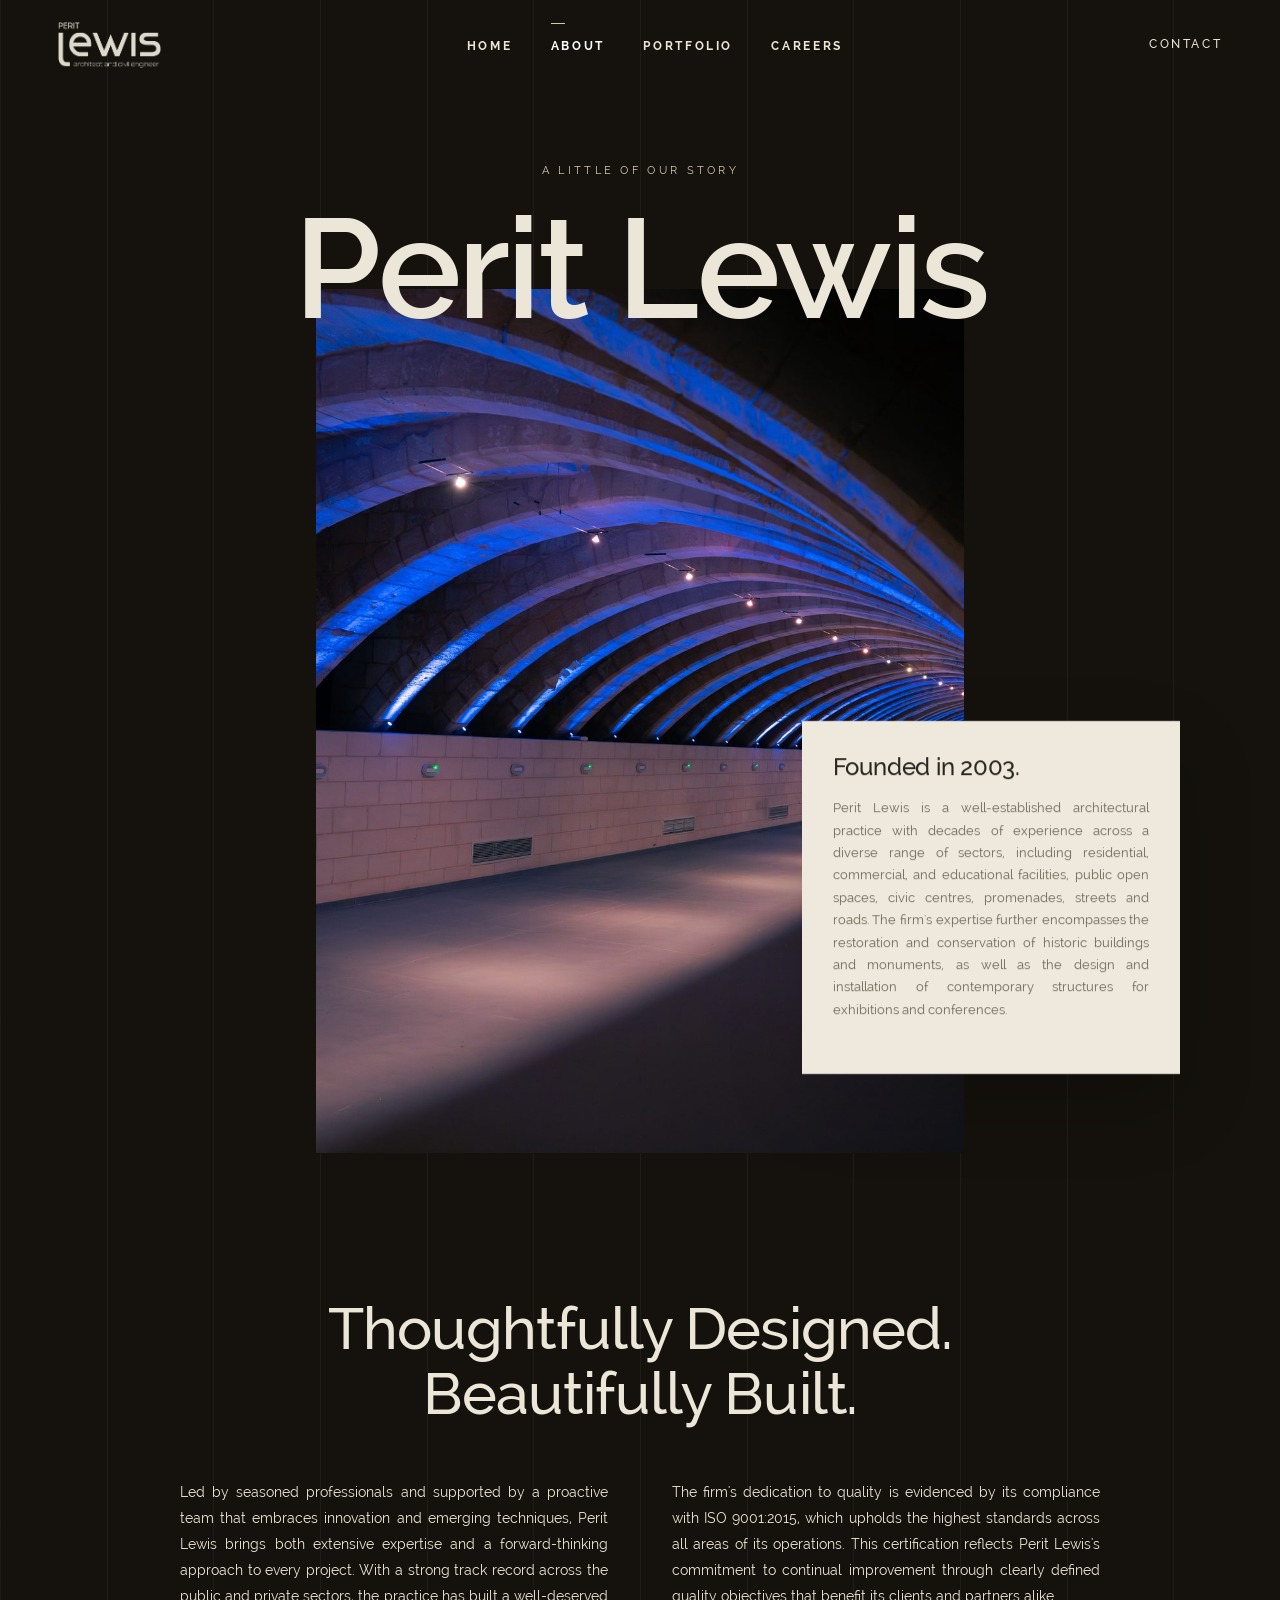
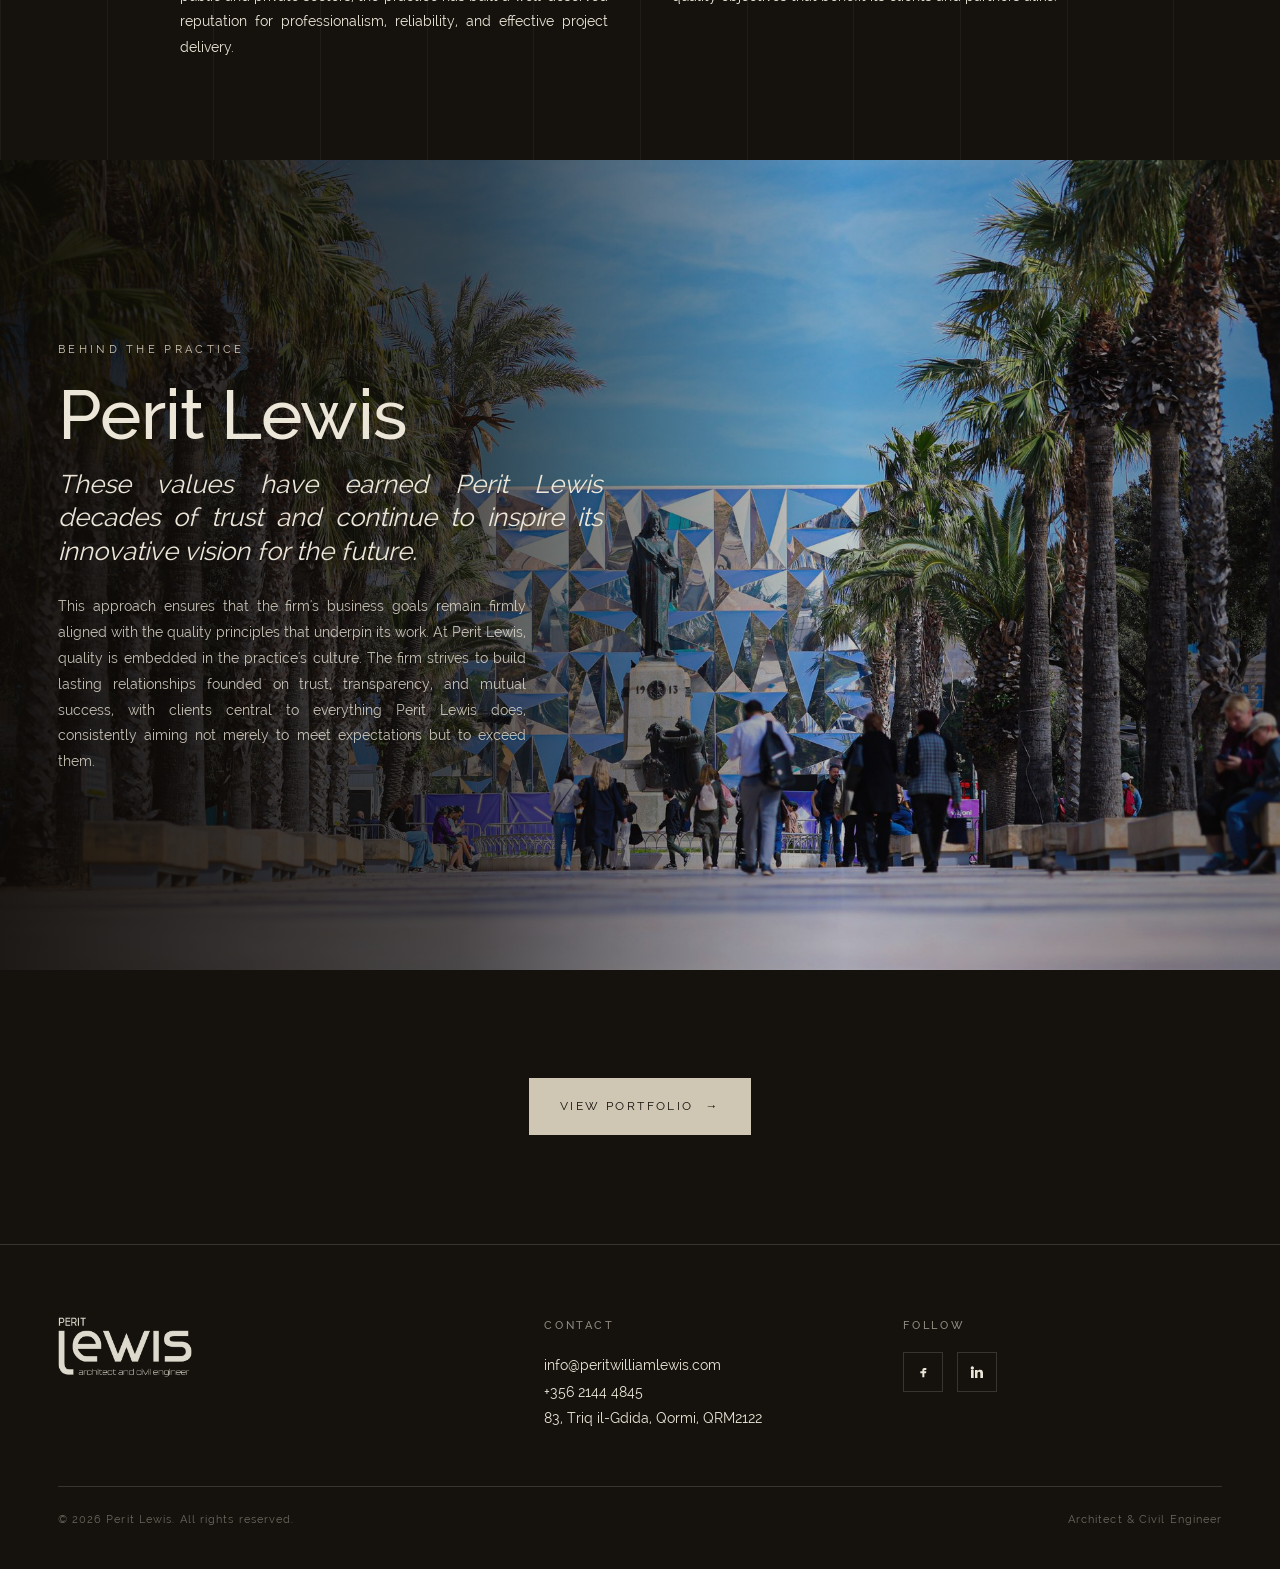
==== commit c6b4f390: "Swap logos for architect and civil engineer version" ====
--- a/about.html
+++ b/about.html
@@ -10,7 +10,7 @@
 <body>
 
 <header class="site-head">
-  <a href="index.html" class="logo-link" aria-label="Perit Lewis"><img class="logo logo--light" src="assets/img/logo-light.png?v=2" alt="Perit Lewis — architect and civil engineer"><img class="logo logo--dark" src="assets/img/logo-dark.png?v=2" alt="Perit Lewis — architect and civil engineer"></a>
+  <a href="index.html" class="logo-link" aria-label="Perit Lewis"><img class="logo logo--light" src="assets/img/logo-light.png?v=3" alt="Perit Lewis — architect and civil engineer"><img class="logo logo--dark" src="assets/img/logo-dark.png?v=3" alt="Perit Lewis — architect and civil engineer"></a>
   <nav class="nav">
     <a href="index.html"><span class="n-main">Home</span></a>
     <a href="about.html" class="active"><span class="n-main">About</span></a>
@@ -76,7 +76,7 @@
 <!-- FOOTER -->
 <footer class="site-foot">
   <div class="foot-grid">
-    <div class="foot-col"><a href="index.html" class="logo-link" aria-label="Perit Lewis"><img class="logo" src="assets/img/logo-light.png?v=2" alt="Perit Lewis — architect and civil engineer"></a></div>
+    <div class="foot-col"><a href="index.html" class="logo-link" aria-label="Perit Lewis"><img class="logo" src="assets/img/logo-light.png?v=3" alt="Perit Lewis — architect and civil engineer"></a></div>
     <div class="foot-col"><h4>Contact</h4>
       <a href="mailto:info@peritwilliamlewis.com">info@peritwilliamlewis.com</a>
       <a href="tel:+35621444845">+356 2144 4845</a>
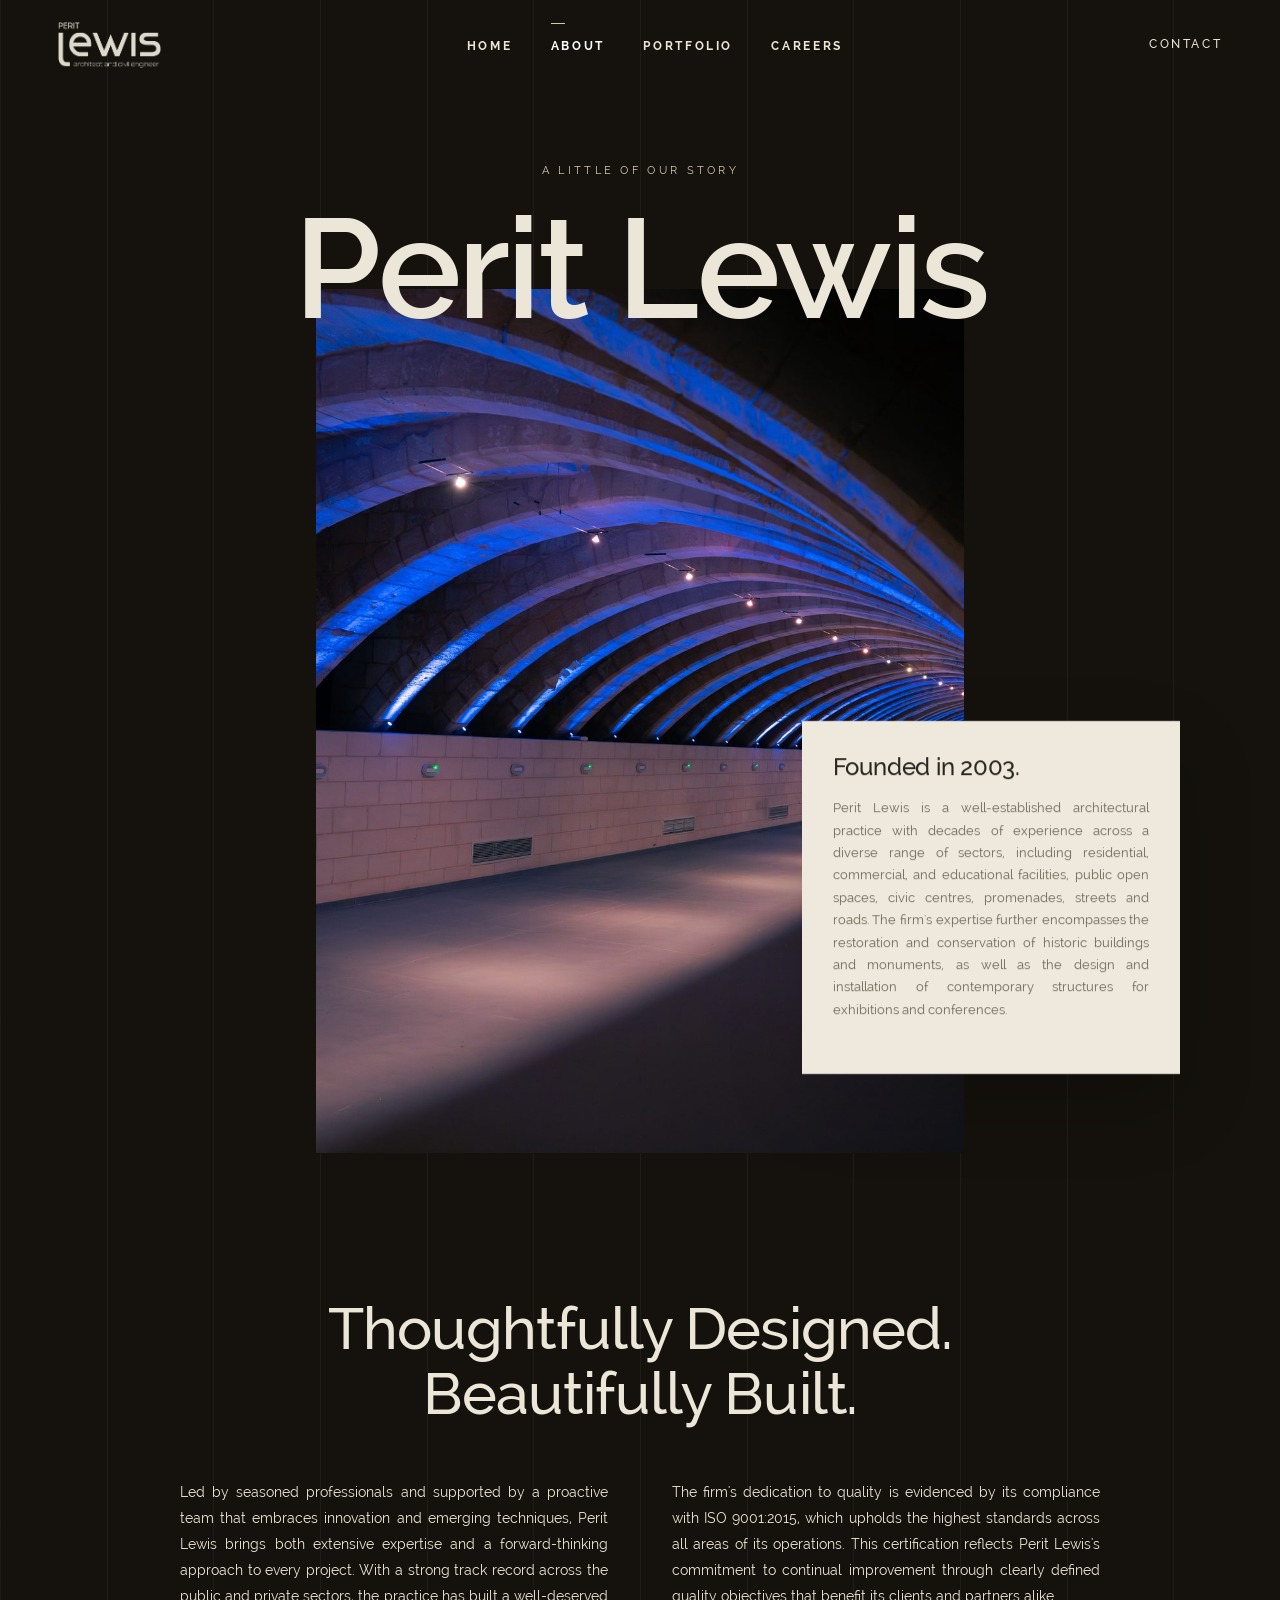
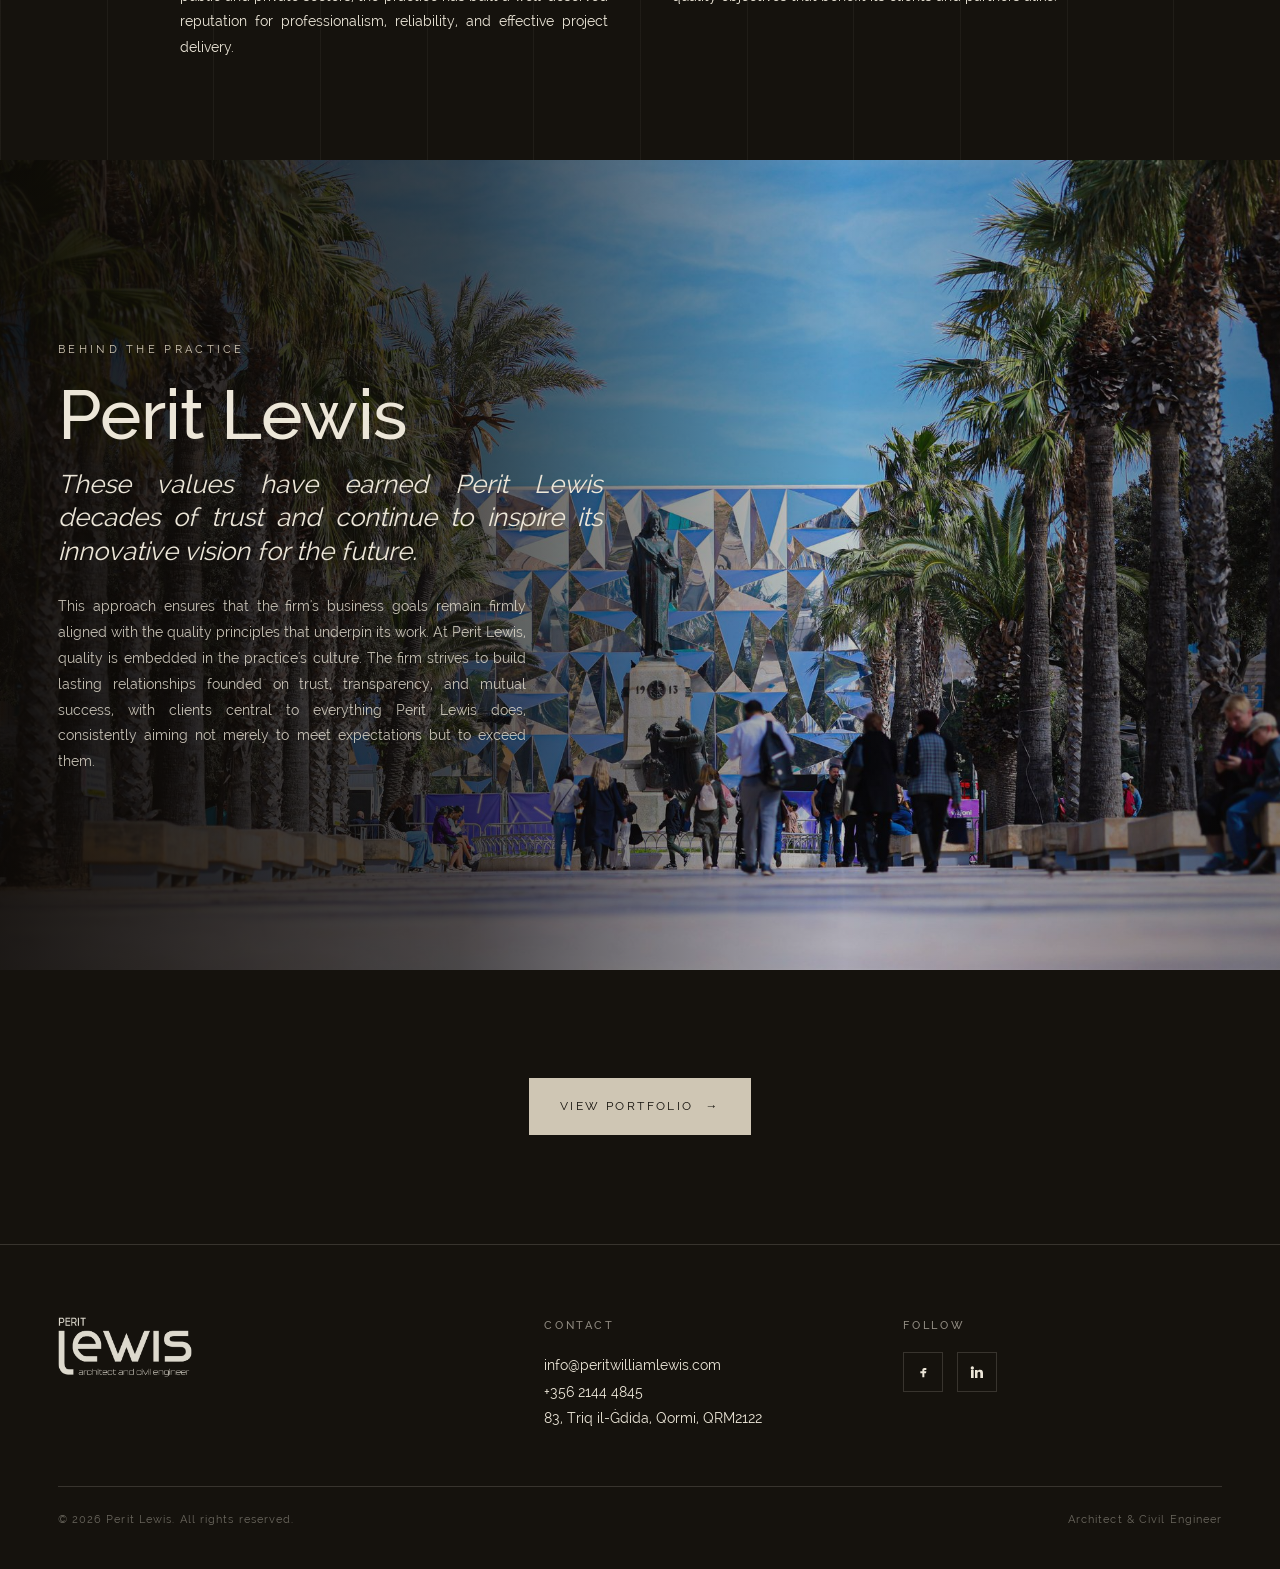
==== commit 9b46722d: "Careers text, Ġdida in address" ====
--- a/about.html
+++ b/about.html
@@ -5,7 +5,7 @@
 <meta name="viewport" content="width=device-width,initial-scale=1">
 <title>About — Perit Lewis</title>
 <meta name="description" content="About Perit William Lewis, architect and civil engineer.">
-<link rel="stylesheet" href="assets/style.css?v=4">
+<link rel="stylesheet" href="assets/style.css?v=6">
 </head>
 <body>
 
@@ -80,7 +80,7 @@
     <div class="foot-col"><h4>Contact</h4>
       <a href="mailto:info@peritwilliamlewis.com">info@peritwilliamlewis.com</a>
       <a href="tel:+35621444845">+356 2144 4845</a>
-      <a href="https://www.google.com/maps/search/?api=1&amp;query=83+Triq+il-Gdida+Qormi+QRM2122+Malta" target="_blank" rel="noopener">83, Triq il-Gdida, Qormi, QRM2122</a></div>
+      <a href="https://www.google.com/maps/search/?api=1&amp;query=83+Triq+il-Gdida+Qormi+QRM2122+Malta" target="_blank" rel="noopener">83, Triq il-Ġdida, Qormi, QRM2122</a></div>
     <div class="foot-col"><h4>Follow</h4>
       <div class="socials">
         <a href="#" aria-label="Facebook"><svg viewBox="0 0 24 24"><path d="M14 9h3V6h-3c-1.7 0-3 1.3-3 3v2H8v3h3v6h3v-6h2.5l.5-3H14V9.5c0-.3.2-.5.5-.5z"/></svg></a>
--- a/assets/style.css
+++ b/assets/style.css
@@ -756,3 +756,14 @@
 .job-links{display:flex;flex-wrap:wrap;gap:8px 28px}
 /* About: "Perit Lewis" title never narrower than the photo beneath it */
 @media(max-width:820px){.na-title{font-size:18.6vw;white-space:nowrap}}
+/* Portfolio: project descriptions justified */
+.pp-narrative p{text-align:justify;hyphens:auto;-webkit-hyphens:auto}
+/* Hero: sound toggle */
+.hero-sound{position:absolute;right:clamp(16px,3vw,40px);bottom:clamp(20px,4vh,40px);z-index:5;display:flex;align-items:center;gap:10px;
+  padding:10px 16px;border:1px solid rgba(255,255,255,.45);border-radius:999px;background:rgba(0,0,0,.25);color:#fff;
+  font:inherit;font-size:11px;letter-spacing:.2em;text-transform:uppercase;cursor:pointer;-webkit-backdrop-filter:blur(6px);backdrop-filter:blur(6px);transition:background .3s,border-color .3s}
+.hero-sound:hover{background:rgba(0,0,0,.45);border-color:#fff}
+.hero-sound svg{width:18px;height:18px;fill:none;stroke:currentColor;stroke-width:1.6;stroke-linecap:round;stroke-linejoin:round}
+.hero-sound svg path:first-child{fill:currentColor;stroke:none}
+.hero-sound .w-on{display:none}.hero-sound.on .w-on{display:inline}.hero-sound.on .w-off{display:none}
+@media(max-width:560px){.hero-sound .lbl{display:none}.hero-sound{padding:10px}}
